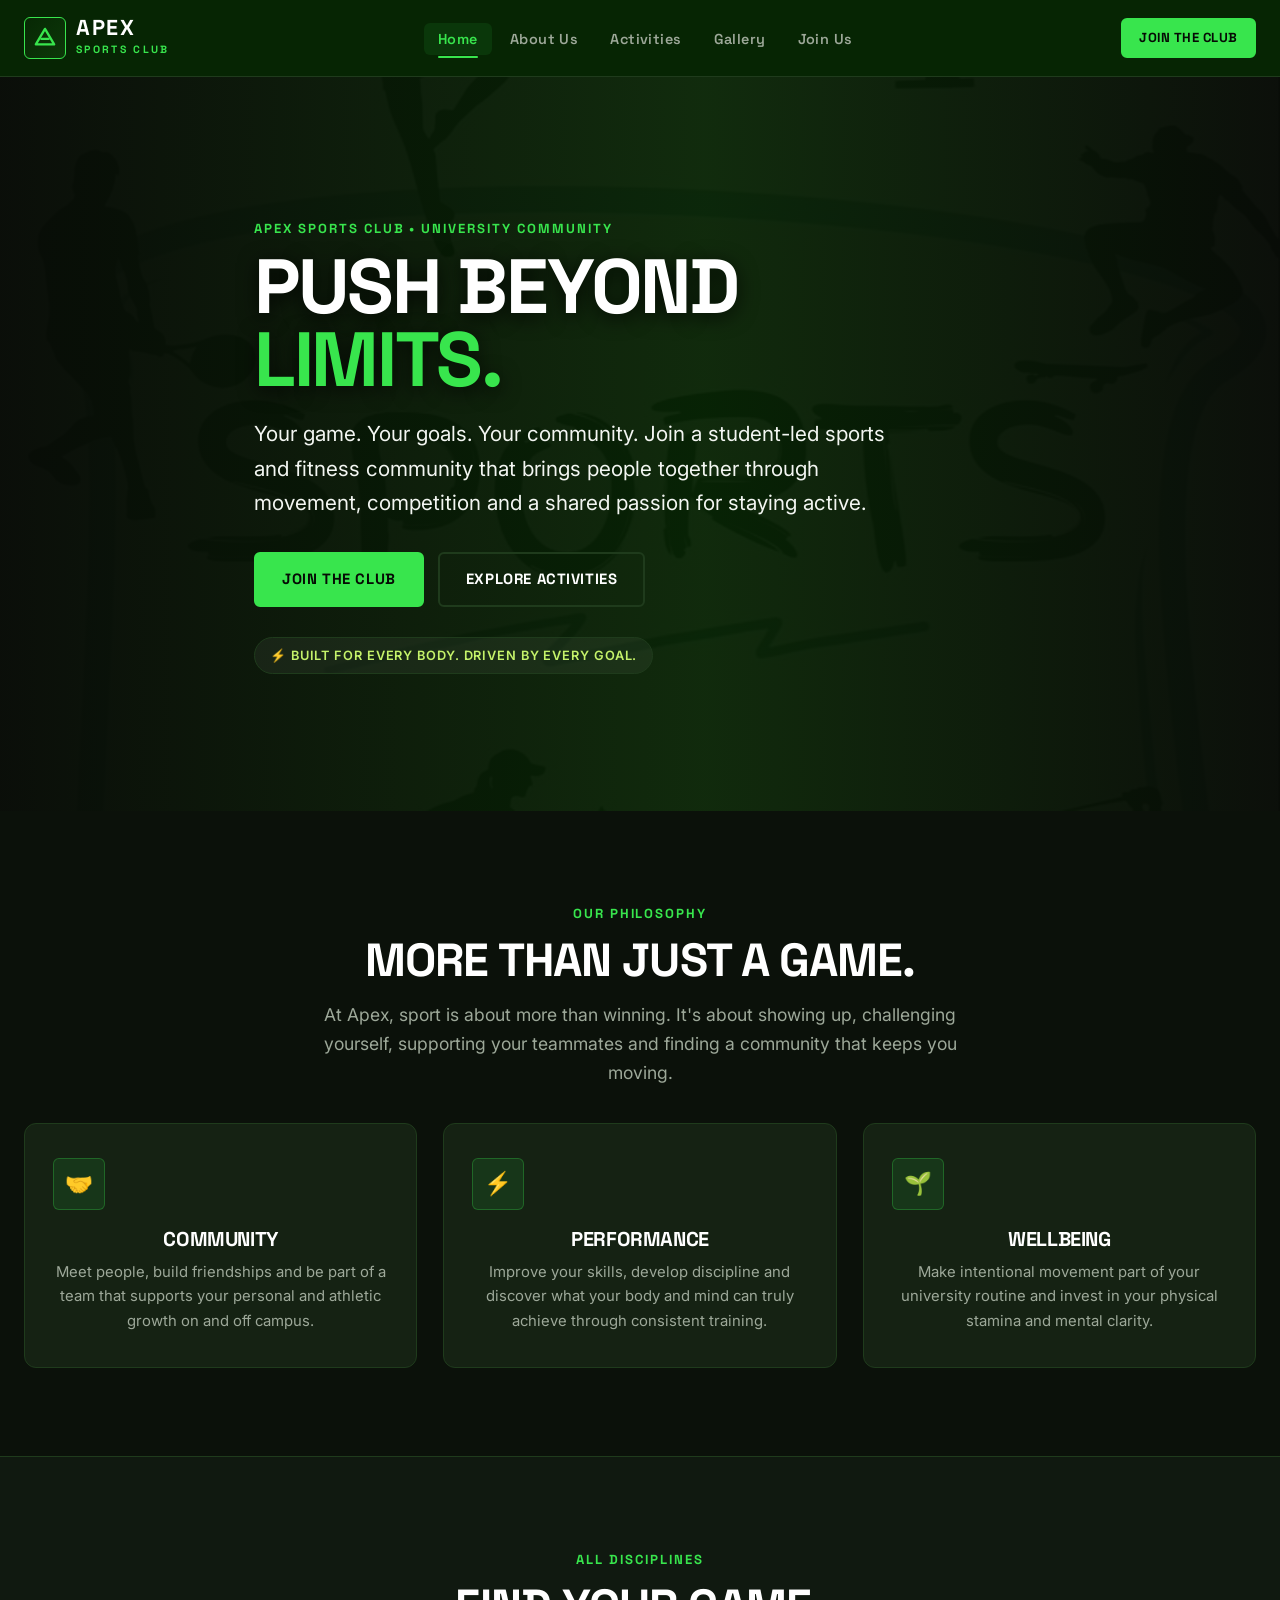
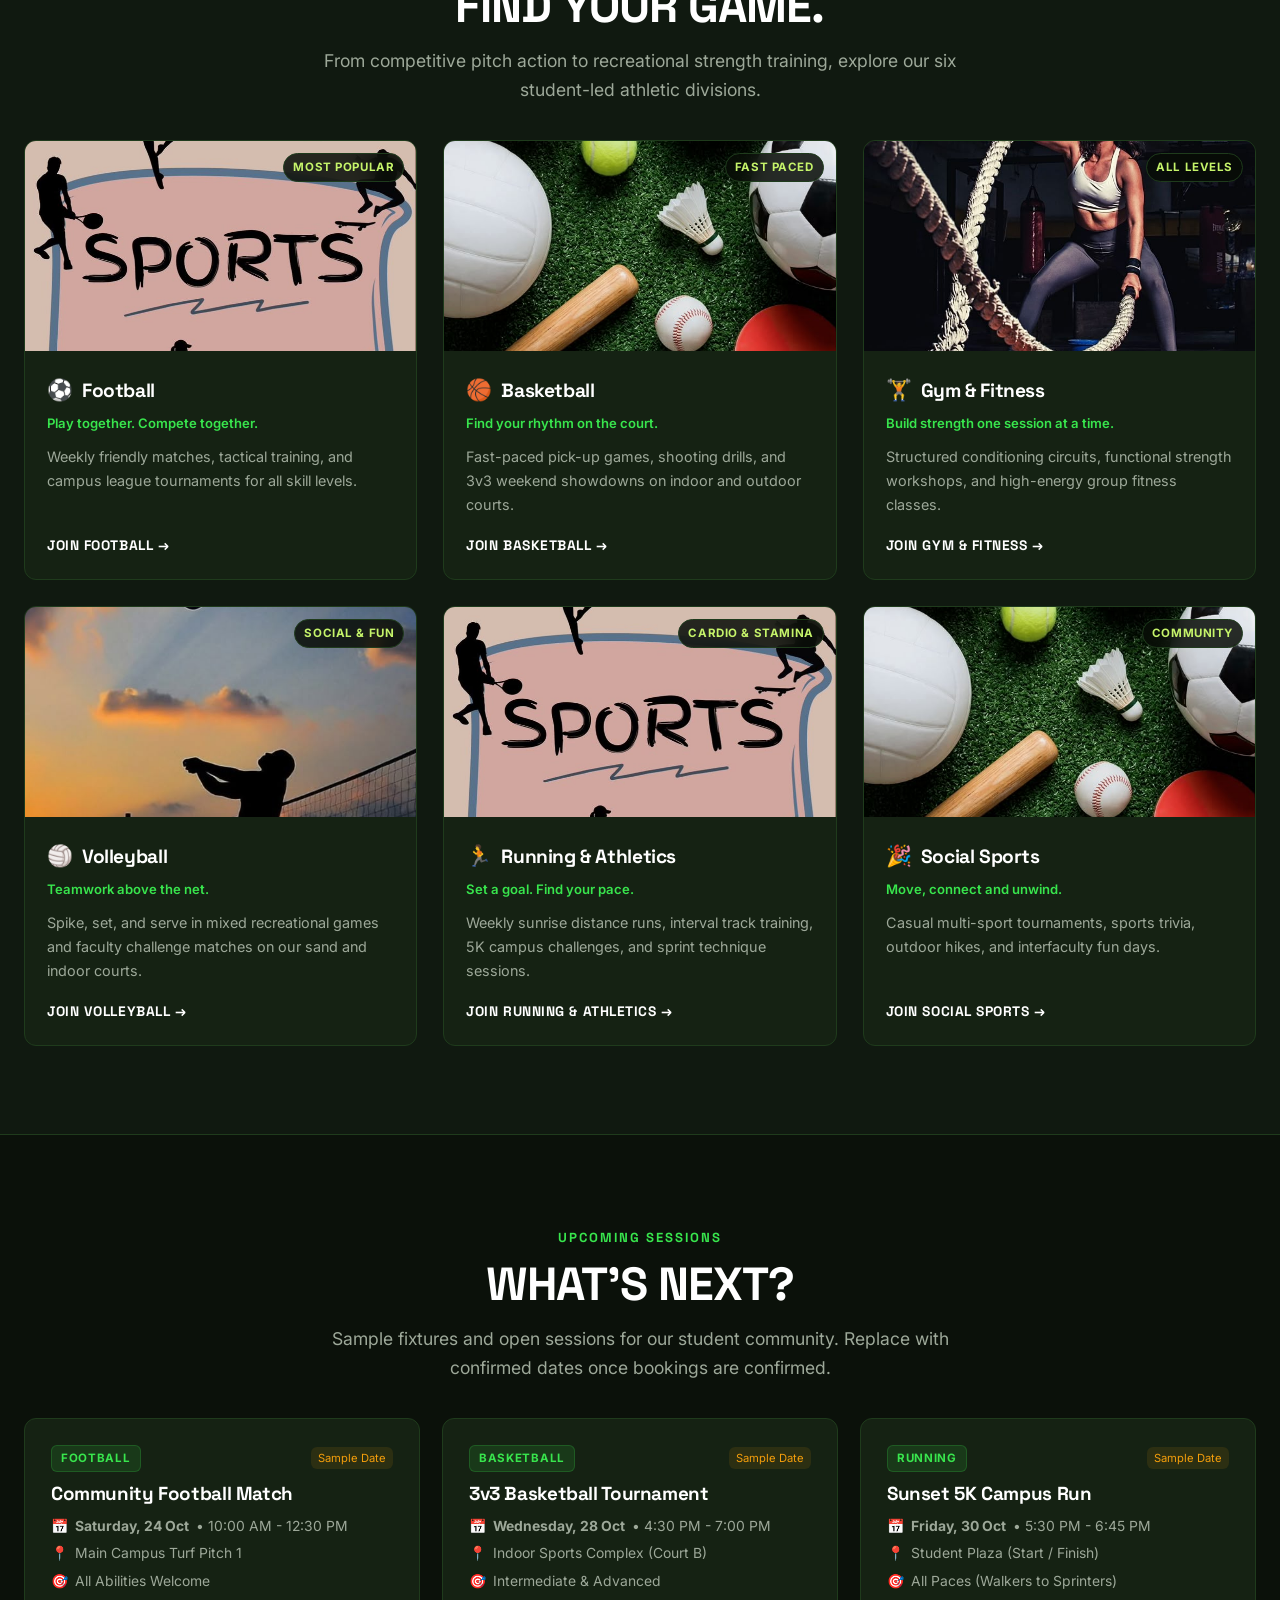
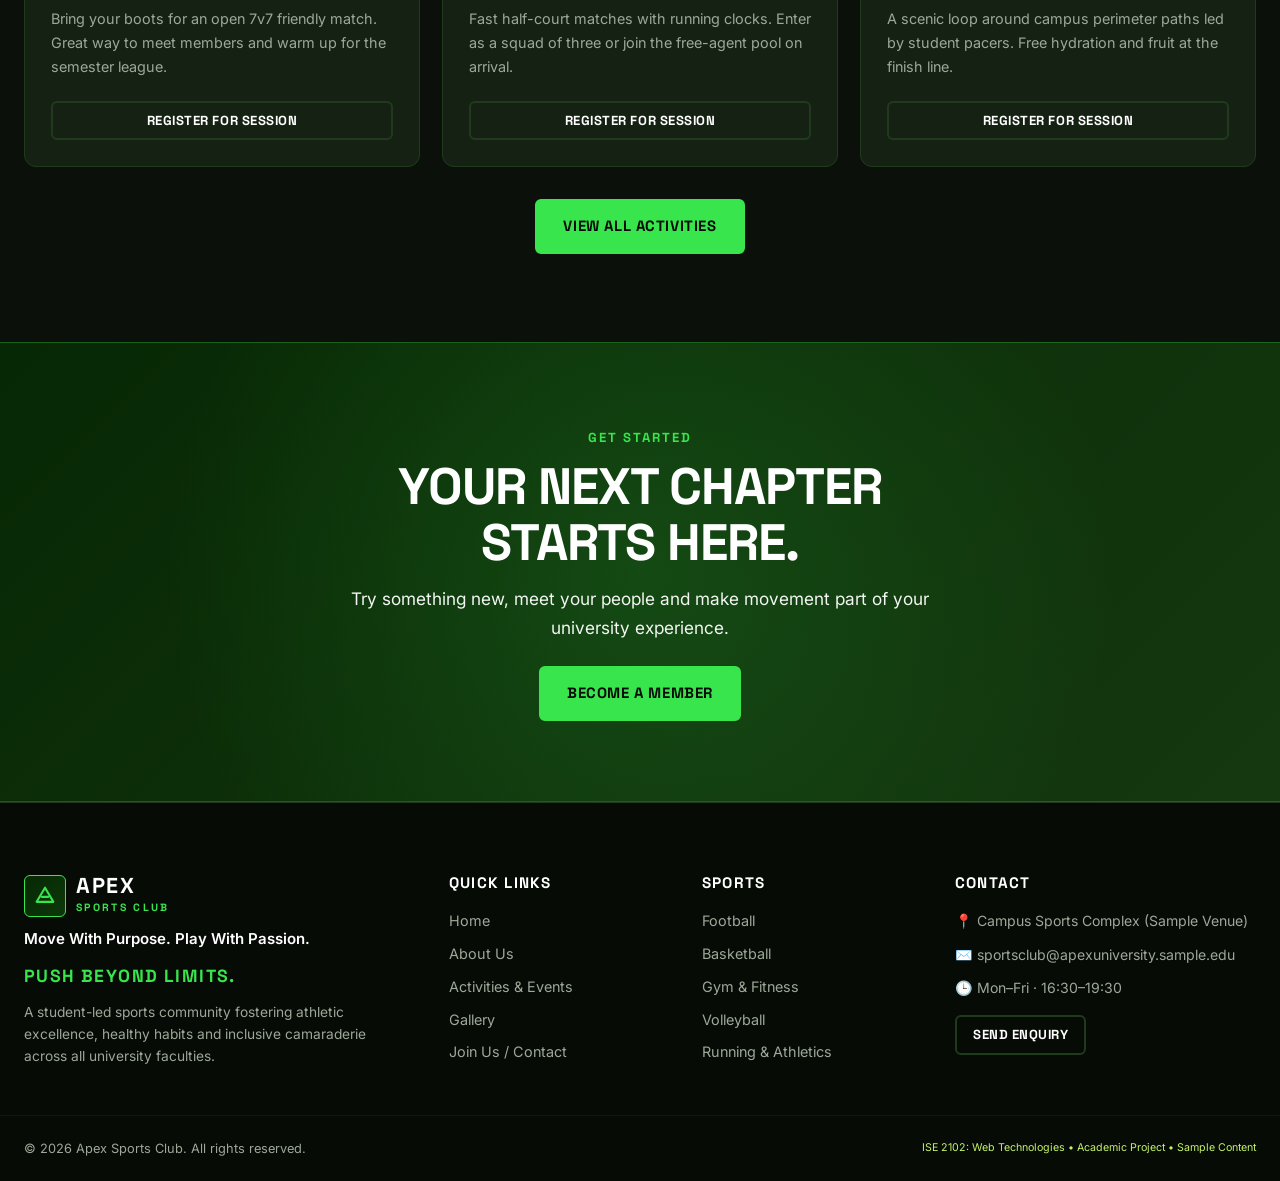
==== index.html @ 6135baef "Major refactor: Pure HTML/CSS/JS frontend with dedicated PHP backend and deployment config" ====
<!DOCTYPE html>
<html lang="en">
<head>
  <meta charset="UTF-8" />
  <meta name="viewport" content="width=device-width, initial-scale=1.0" />
  <meta name="description" content="Apex Sports Club – a student-led university sports and fitness community. Football, basketball, gym, running, volleyball and more." />
  <title>Home | Apex Sports Club</title>
  <link rel="stylesheet" href="assets/css/style.css" />
  <link rel="preconnect" href="https://fonts.googleapis.com" />
  <link rel="preconnect" href="https://fonts.gstatic.com" crossorigin />
  <link href="https://fonts.googleapis.com/css2?family=Inter:wght@300;400;500;600;700&family=Space+Grotesk:wght@500;700;800&display=swap" rel="stylesheet" />
  <link rel="icon" type="image/svg+xml" href="data:image/svg+xml,<svg xmlns='http://www.w3.org/2000/svg' viewBox='0 0 100 100'><rect width='100' height='100' rx='20' fill='%23072804'/><polygon points='50,15 85,80 15,80' fill='%2338E54D'/></svg>" />
</head>
<body>

  <!-- Skip link for accessibility -->
  <a href="#main" class="skip-link">Skip to main content</a>

  <!-- ===== HEADER / NAV ===== -->
  <header class="site-header" id="site-header">
    <div class="header-inner">
      <a href="index.html" class="brand" aria-label="Apex Sports Club – home">
        <span class="brand-mark" aria-hidden="true">
          <svg viewBox="0 0 24 24" width="22" height="22" fill="none" stroke="currentColor" stroke-width="2.5" stroke-linecap="round" stroke-linejoin="round"><polygon points="12 2 22 19 2 19"/><line x1="8" y1="13" x2="16" y2="13"/></svg>
        </span>
        <span class="brand-text">
          <span class="brand-name">APEX</span>
          <span class="brand-sub">SPORTS CLUB</span>
        </span>
      </a>

      <nav class="main-nav" id="main-nav" aria-label="Primary navigation">
        <ul>
          <li><a href="index.html" class="nav-link active">Home</a></li>
          <li><a href="about.html" class="nav-link">About Us</a></li>
          <li><a href="activities.html" class="nav-link">Activities</a></li>
          <li><a href="gallery.html" class="nav-link">Gallery</a></li>
          <li><a href="join.html" class="nav-link">Join Us</a></li>
        </ul>
      </nav>

      <div class="header-actions">
        <a href="join.html" class="btn btn-primary btn-sm">Join the Club</a>
        <button class="burger" id="burger" aria-controls="mobile-nav" aria-expanded="false" aria-label="Toggle navigation">
          <span></span><span></span><span></span>
        </button>
      </div>
    </div>

    <!-- Mobile drawer -->
    <div class="mobile-nav" id="mobile-nav" aria-hidden="true">
      <ul>
        <li><a href="index.html">Home</a></li>
        <li><a href="about.html">About Us</a></li>
        <li><a href="activities.html">Activities &amp; Events</a></li>
        <li><a href="gallery.html">Gallery</a></li>
        <li><a href="join.html">Join Us / Contact</a></li>
      </ul>
      <a href="join.html" class="btn btn-primary btn-block mt-2">Join the Club</a>
    </div>
  </header>

  <main id="main">

    <!-- ===== HERO ===== -->
    <section class="hero" aria-labelledby="hero-title">
      <img src="assets/sports.jpeg" alt="Athletes in training" class="hero-img" />
      <div class="hero-overlay"></div>
      <div class="container hero-content">
        <span class="eyebrow">Apex Sports Club &bull; University Community</span>
        <h1 id="hero-title" class="hero-title">PUSH BEYOND<br><span class="accent">LIMITS.</span></h1>
        <p class="hero-desc">Your game. Your goals. Your community. Join a student-led sports and fitness community that brings people together through movement, competition and a shared passion for staying active.</p>
        <div class="btn-group">
          <a href="join.html" class="btn btn-primary">Join the Club</a>
          <a href="activities.html" class="btn btn-outline">Explore Activities</a>
        </div>
        <span class="hero-badge">⚡ Built for every body. Driven by every goal.</span>
      </div>
    </section>

    <!-- ===== INTRO / PHILOSOPHY ===== -->
    <section class="section bg-dark" aria-labelledby="intro-title">
      <div class="container text-center">
        <span class="eyebrow">Our Philosophy</span>
        <h2 id="intro-title" class="section-title">MORE THAN JUST A GAME.</h2>
        <p class="section-sub">At Apex, sport is about more than winning. It's about showing up, challenging yourself, supporting your teammates and finding a community that keeps you moving.</p>

        <div class="card-grid-3">
          <article class="card">
            <div class="card-icon">🤝</div>
            <h3>COMMUNITY</h3>
            <p>Meet people, build friendships and be part of a team that supports your personal and athletic growth on and off campus.</p>
          </article>
          <article class="card">
            <div class="card-icon">⚡</div>
            <h3>PERFORMANCE</h3>
            <p>Improve your skills, develop discipline and discover what your body and mind can truly achieve through consistent training.</p>
          </article>
          <article class="card">
            <div class="card-icon">🌱</div>
            <h3>WELLBEING</h3>
            <p>Make intentional movement part of your university routine and invest in your physical stamina and mental clarity.</p>
          </article>
        </div>
      </div>
    </section>

    <!-- ===== SPORTS CATEGORIES (JS-rendered) ===== -->
    <section class="section bg-alt" aria-labelledby="sports-title">
      <div class="container text-center">
        <span class="eyebrow">All Disciplines</span>
        <h2 id="sports-title" class="section-title">FIND YOUR GAME.</h2>
        <p class="section-sub">From competitive pitch action to recreational strength training, explore our six student-led athletic divisions.</p>
        <div class="sports-grid" id="sports-grid">
          <!-- rendered by main.js -->
        </div>
      </div>
    </section>

    <!-- ===== UPCOMING EVENTS (JS-rendered) ===== -->
    <section class="section bg-dark" aria-labelledby="events-title">
      <div class="container text-center">
        <span class="eyebrow">Upcoming Sessions</span>
        <h2 id="events-title" class="section-title">WHAT'S NEXT?</h2>
        <p class="section-sub">Sample fixtures and open sessions for our student community. Replace with confirmed dates once bookings are confirmed.</p>
        <div class="events-grid" id="home-events-grid">
          <!-- first 3 events rendered by main.js -->
        </div>
        <a href="activities.html" class="btn btn-primary mt-4">View All Activities</a>
      </div>
    </section>

    <!-- ===== CTA STRIP ===== -->
    <section class="cta-strip" aria-labelledby="cta-title">
      <div class="container text-center cta-inner">
        <span class="eyebrow">Get Started</span>
        <h2 id="cta-title" class="cta-title">YOUR NEXT CHAPTER STARTS HERE.</h2>
        <p>Try something new, meet your people and make movement part of your university experience.</p>
        <a href="join.html" class="btn btn-primary mt-3">Become a Member</a>
      </div>
    </section>

  </main>

  <!-- ===== FOOTER ===== -->
  <footer class="site-footer">
    <div class="footer-grid container">
      <div class="footer-brand">
        <a href="index.html" class="brand footer-logo">
          <span class="brand-mark"><svg viewBox="0 0 24 24" width="20" height="20" fill="none" stroke="currentColor" stroke-width="2.5" stroke-linecap="round" stroke-linejoin="round"><polygon points="12 2 22 19 2 19"/><line x1="8" y1="13" x2="16" y2="13"/></svg></span>
          <span class="brand-text"><span class="brand-name">APEX</span><span class="brand-sub">SPORTS CLUB</span></span>
        </a>
        <p class="footer-tagline">Move With Purpose. Play With Passion.</p>
        <p class="footer-slogan">PUSH BEYOND LIMITS.</p>
        <p class="footer-desc">A student-led sports community fostering athletic excellence, healthy habits and inclusive camaraderie across all university faculties.</p>
      </div>

      <div>
        <h3 class="footer-heading">Quick Links</h3>
        <ul class="footer-nav">
          <li><a href="index.html">Home</a></li>
          <li><a href="about.html">About Us</a></li>
          <li><a href="activities.html">Activities &amp; Events</a></li>
          <li><a href="gallery.html">Gallery</a></li>
          <li><a href="join.html">Join Us / Contact</a></li>
        </ul>
      </div>

      <div>
        <h3 class="footer-heading">Sports</h3>
        <ul class="footer-nav">
          <li><a href="activities.html#football">Football</a></li>
          <li><a href="activities.html#basketball">Basketball</a></li>
          <li><a href="activities.html#fitness">Gym &amp; Fitness</a></li>
          <li><a href="activities.html#volleyball">Volleyball</a></li>
          <li><a href="activities.html#running">Running &amp; Athletics</a></li>
        </ul>
      </div>

      <div>
        <h3 class="footer-heading">Contact</h3>
        <ul class="footer-contact">
          <li>📍 Campus Sports Complex (Sample Venue)</li>
          <li>✉️ sportsclub@apexuniversity.sample.edu</li>
          <li>🕒 Mon–Fri · 16:30–19:30</li>
        </ul>
        <a href="join.html" class="btn btn-outline btn-sm mt-2">Send Enquiry</a>
      </div>
    </div>

    <div class="footer-bottom container">
      <span>&copy; <span id="year"></span> Apex Sports Club. All rights reserved.</span>
      <small class="footer-note">ISE 2102: Web Technologies &bull; Academic Project &bull; Sample Content</small>
    </div>
  </footer>

  <script src="assets/js/main.js" defer></script>
</body>
</html>
---- assets/css/style.css ----
/* ============================================================
   APEX SPORTS CLUB — STYLESHEET
   ISE 2102: Web Technologies  |  Color: #072804 + #38E54D
   ============================================================ */

/* ── Custom properties ────────────────────────────────────── */
:root {
  /* Backgrounds */
  --bg-darkest:  #060b05;
  --bg-main:     #0b110a;
  --bg-alt:      #101910;
  --bg-card:     #152213;
  --bg-card-hov: #1b2b18;
  --bg-light:    #f5f7f4;
  --bg-card-light: #ffffff;

  /* Brand greens */
  --green-deep:  #072804;
  --green-acc:   #38e54d;
  --green-soft:  #c5f36a;
  --green-glow:  rgba(56,229,77,.22);

  /* Text */
  --text-white:  #ffffff;
  --text-light:  #f3f6f2;
  --text-muted:  #9da899;
  --text-dark:   #080c07;

  /* Borders */
  --border:      #1f3b1c;
  --border-acc:  rgba(56,229,77,.35);
  --border-light: #e0e5dc;

  /* Semantic */
  --error:   #ef4444;
  --success: #10b981;
  --warning: #f59e0b;

  /* Typography */
  --font-head: 'Space Grotesk', -apple-system, BlinkMacSystemFont, 'Segoe UI', sans-serif;
  --font-body: 'Inter', -apple-system, BlinkMacSystemFont, 'Segoe UI', sans-serif;

  /* Layout */
  --max-w:       1280px;
  --header-h:    76px;
  --radius-sm:   6px;
  --radius-md:   12px;
  --radius-lg:   20px;
  --radius-full: 9999px;

  /* Motion */
  --ease:      0.25s cubic-bezier(.4,0,.2,1);
  --ease-out:  0.35s cubic-bezier(.16,1,.3,1);
  --shadow:    0 10px 30px -10px rgba(0,0,0,.65);
  --glow:      0 0 24px rgba(56,229,77,.2);
}

/* ── Reset & base ─────────────────────────────────────────── */
*, *::before, *::after { box-sizing: border-box; margin: 0; padding: 0; }

html { font-size: 16px; scroll-behavior: smooth; text-size-adjust: 100%; }

body {
  font-family: var(--font-body);
  background: var(--bg-main);
  color: var(--text-light);
  line-height: 1.65;
  overflow-x: hidden;
  min-height: 100vh;
  display: flex;
  flex-direction: column;
}

img { max-width: 100%; height: auto; display: block; object-fit: cover; }
a   { color: inherit; text-decoration: none; transition: color var(--ease); }
ul  { list-style: none; }
button, input, select, textarea { font-family: inherit; font-size: inherit; }

/* ── Accessibility ───────────────────────────────────────── */
.skip-link {
  position: absolute; top: -100px; left: 20px; z-index: 99999;
  background: var(--green-acc); color: var(--bg-darkest);
  padding: 10px 20px; font-weight: 700; border-radius: var(--radius-sm);
  transition: top var(--ease);
}
.skip-link:focus { top: 20px; }

/* ── Utilities ───────────────────────────────────────────── */
.container { width: 100%; max-width: var(--max-w); margin: 0 auto; padding: 0 24px; }
.text-center { text-align: center; }
.mt-2 { margin-top: 16px; }
.mt-3 { margin-top: 24px; }
.mt-4 { margin-top: 32px; }
.mb-4 { margin-bottom: 32px; }

/* ── Typography ──────────────────────────────────────────── */
h1,h2,h3,h4,h5,h6 {
  font-family: var(--font-head);
  font-weight: 700;
  line-height: 1.1;
  letter-spacing: -.02em;
  color: var(--text-white);
}

.eyebrow {
  display: inline-block;
  font-family: var(--font-head);
  font-size: .82rem;
  font-weight: 800;
  letter-spacing: .15em;
  text-transform: uppercase;
  color: var(--green-acc);
  margin-bottom: 10px;
}

.section-title {
  font-size: clamp(1.9rem, 3.8vw, 2.9rem);
  text-transform: uppercase;
  margin-bottom: 14px;
}

.section-sub {
  font-size: 1.1rem;
  color: var(--text-muted);
  max-width: 640px;
  margin-bottom: 36px;
}

.text-center .section-sub { margin-left: auto; margin-right: auto; }

.accent { color: var(--green-acc); }

/* dark section text colours */
.section-title.dark { color: var(--text-dark); }
.section-sub.dark  { color: #4b5563; }

.sample-notice {
  color: var(--warning);
  font-size: .82rem;
  margin-top: -22px;
  margin-bottom: 28px;
}

/* ── Buttons ─────────────────────────────────────────────── */
.btn {
  display: inline-flex; align-items: center; justify-content: center; gap: 8px;
  padding: 13px 26px;
  font-family: var(--font-head);
  font-weight: 700; font-size: .93rem;
  letter-spacing: .04em; text-transform: uppercase;
  border: 2px solid transparent; border-radius: var(--radius-sm);
  cursor: pointer; white-space: nowrap;
  transition: all var(--ease-out);
}
.btn:focus-visible { outline: 3px solid var(--green-acc); outline-offset: 4px; }
.btn-primary { background: var(--green-acc); color: var(--bg-darkest); border-color: var(--green-acc); }
.btn-primary:hover { background: var(--green-soft); border-color: var(--green-soft); box-shadow: var(--glow); transform: translateY(-2px); }
.btn-outline { background: transparent; color: var(--text-white); border-color: var(--border); }
.btn-outline:hover { border-color: var(--green-acc); color: var(--green-acc); background: rgba(56,229,77,.07); transform: translateY(-2px); }
.btn-sm { padding: 7px 16px; font-size: .82rem; }
.btn-block { width: 100%; }

/* ── Header / Navigation ─────────────────────────────────── */
.site-header {
  position: sticky; top: 0; z-index: 1000;
  background: rgba(7,40,4,.92);
  backdrop-filter: blur(14px); -webkit-backdrop-filter: blur(14px);
  border-bottom: 1px solid var(--border);
}

.header-inner {
  max-width: var(--max-w); margin: 0 auto; padding: 0 24px;
  height: var(--header-h);
  display: flex; align-items: center; justify-content: space-between; gap: 24px;
}

/* Brand logo */
.brand {
  display: flex; align-items: center; gap: 10px;
  text-decoration: none; flex-shrink: 0;
}
.brand-mark {
  width: 42px; height: 42px;
  background: linear-gradient(135deg, var(--green-deep), #0d3809);
  border: 1px solid var(--green-acc);
  border-radius: var(--radius-sm);
  display: flex; align-items: center; justify-content: center;
  color: var(--green-acc);
  transition: transform var(--ease);
}
.brand:hover .brand-mark { transform: scale(1.06); box-shadow: var(--glow); }
.brand-text { display: flex; flex-direction: column; }
.brand-name {
  font-family: var(--font-head); font-weight: 800; font-size: 1.35rem;
  letter-spacing: .08em; line-height: 1; color: var(--text-white);
}
.brand-sub {
  font-family: var(--font-head); font-size: .66rem;
  letter-spacing: .22em; color: var(--green-acc); font-weight: 700; margin-top: 2px;
}

/* Desktop nav */
.main-nav ul { display: flex; gap: 4px; }
.nav-link {
  font-family: var(--font-head); font-weight: 600; font-size: .9rem;
  letter-spacing: .03em; padding: 7px 14px;
  border-radius: var(--radius-sm); color: var(--text-muted);
  transition: all var(--ease); position: relative;
}
.nav-link:hover  { color: var(--text-white); background: rgba(255,255,255,.04); }
.nav-link.active { color: var(--green-acc); background: rgba(56,229,77,.09); }
.nav-link.active::after {
  content: ''; position: absolute; bottom: -3px; left: 14px; right: 14px;
  height: 2px; background: var(--green-acc); border-radius: 2px;
}

.header-actions { display: flex; align-items: center; gap: 12px; }

/* Hamburger */
.burger {
  display: none;
  flex-direction: column; justify-content: space-around;
  width: 38px; height: 38px;
  padding: 8px;
  background: transparent; border: 1px solid var(--border); border-radius: var(--radius-sm);
  cursor: pointer;
}
.burger:focus-visible { outline: 2px solid var(--green-acc); }
.burger span { display: block; width: 100%; height: 2px; background: var(--text-white); transition: all var(--ease); transform-origin: 1px; }
.burger.open span:nth-child(1) { transform: rotate(45deg); }
.burger.open span:nth-child(2) { opacity: 0; }
.burger.open span:nth-child(3) { transform: rotate(-45deg); }

/* Mobile drawer */
.mobile-nav {
  display: none;
  background: var(--bg-darkest);
  border-bottom: 1px solid var(--border);
  padding: 20px 24px 24px;
}
.mobile-nav.open { display: block; }
.mobile-nav ul { display: flex; flex-direction: column; gap: 10px; margin-bottom: 16px; }
.mobile-nav a { font-family: var(--font-head); font-weight: 700; font-size: 1.1rem; padding: 6px 10px; border-radius: var(--radius-sm); display: block; }
.mobile-nav a:hover, .mobile-nav a.active { color: var(--green-acc); background: rgba(56,229,77,.09); }

/* ── Hero (home page) ────────────────────────────────────── */
.hero {
  position: relative;
  min-height: calc(90vh - var(--header-h));
  display: flex; align-items: center;
  padding: 80px 0;
  overflow: hidden;
}
.hero-img {
  position: absolute; inset: 0; width: 100%; height: 100%;
  opacity: .22; filter: grayscale(40%) contrast(120%); z-index: 1;
}
.hero-overlay {
  position: absolute; inset: 0; z-index: 2;
  background: linear-gradient(90deg, rgba(8,12,7,.95) 0%, rgba(7,40,4,.8) 55%, rgba(8,12,7,.92) 100%);
}
.hero-content { position: relative; z-index: 3; max-width: 820px; }
.hero-title {
  font-size: clamp(2.8rem, 6vw, 5rem); font-weight: 800;
  text-transform: uppercase; letter-spacing: -.03em; line-height: .95;
  margin-bottom: 22px; text-shadow: 0 4px 20px rgba(0,0,0,.8);
}
.hero-desc { font-size: clamp(1rem, 1.7vw, 1.3rem); color: var(--text-light); max-width: 640px; margin-bottom: 32px; }
.btn-group  { display: flex; flex-wrap: wrap; gap: 14px; margin-bottom: 30px; }
.hero-badge {
  display: inline-flex; align-items: center; gap: 8px;
  padding: 7px 15px;
  background: rgba(255,255,255,.05); border: 1px solid var(--border);
  border-radius: var(--radius-full);
  font-size: .8rem; font-weight: 600; letter-spacing: .07em;
  color: var(--green-soft); text-transform: uppercase;
}

/* ── Page hero (inner pages) ─────────────────────────────── */
.page-hero {
  padding: 64px 0 48px;
  background: linear-gradient(180deg, var(--green-deep) 0%, var(--bg-main) 100%);
  border-bottom: 1px solid var(--border);
}

/* ── Sections ────────────────────────────────────────────── */
.section { padding: 88px 0; }
.bg-dark  { background: var(--bg-main); }
.bg-alt   { background: var(--bg-alt); border-top: 1px solid var(--border); border-bottom: 1px solid var(--border); }
.bg-light {
  background: var(--bg-light);
  color: var(--text-dark);
}
.bg-light h2, .bg-light h3, .bg-light h4 { color: var(--text-dark); }
.bg-light p { color: #374151; }
.bg-light .eyebrow { color: #1e6610; }

/* ── Cards (3-col) ───────────────────────────────────────── */
.card-grid-3 { display: grid; grid-template-columns: repeat(auto-fit, minmax(290px, 1fr)); gap: 26px; }

.card {
  background: var(--bg-card);
  border: 1px solid var(--border);
  border-radius: var(--radius-md);
  padding: 34px 28px;
  transition: all var(--ease-out);
  position: relative; overflow: hidden;
}
.card::before {
  content: ''; position: absolute; top: 0; left: 0;
  width: 4px; height: 100%; background: var(--green-acc); opacity: 0;
  transition: opacity var(--ease);
}
.card:hover { transform: translateY(-5px); background: var(--bg-card-hov); border-color: var(--border-acc); box-shadow: var(--shadow); }
.card:hover::before { opacity: 1; }
.card-icon {
  width: 52px; height: 52px;
  background: rgba(56,229,77,.1); border: 1px solid rgba(56,229,77,.28);
  border-radius: var(--radius-sm);
  display: flex; align-items: center; justify-content: center;
  font-size: 1.4rem; margin-bottom: 18px;
}
.card h3 { font-size: 1.25rem; margin-bottom: 10px; }
.card p  { color: var(--text-muted); font-size: .93rem; }

.card-light { background: var(--bg-card-light); border-color: var(--border-light); box-shadow: 0 4px 12px rgba(0,0,0,.06); }
.card-light:hover { border-color: #1e6610; }
.card-light h3 { color: var(--text-dark); }
.card-light p  { color: #4b5563; }

/* ── Sports grid ─────────────────────────────────────────── */
.sports-grid { display: grid; grid-template-columns: repeat(auto-fit, minmax(300px, 1fr)); gap: 26px; text-align: left; }

.sport-card {
  background: var(--bg-card); border: 1px solid var(--border); border-radius: var(--radius-md);
  overflow: hidden; display: flex; flex-direction: column;
  transition: all var(--ease-out);
}
.sport-card:hover { transform: translateY(-6px); border-color: var(--green-acc); box-shadow: var(--shadow); }
.sport-card-img { position: relative; height: 210px; overflow: hidden; }
.sport-card-img img { width: 100%; height: 100%; transition: transform .55s ease; }
.sport-card:hover .sport-card-img img { transform: scale(1.07); }
.sport-badge {
  position: absolute; top: 12px; right: 12px;
  background: rgba(8,12,7,.85); backdrop-filter: blur(8px);
  border: 1px solid var(--border);
  color: var(--green-soft);
  font-size: .72rem; font-weight: 700; text-transform: uppercase; letter-spacing: .05em;
  padding: 4px 9px; border-radius: var(--radius-full);
}
.sport-body { padding: 22px; display: flex; flex-direction: column; flex: 1; }
.sport-head { display: flex; align-items: center; gap: 9px; margin-bottom: 6px; }
.sport-icon { font-size: 1.3rem; }
.sport-body h3 { font-size: 1.2rem; }
.sport-tagline { font-size: .82rem; font-weight: 600; color: var(--green-acc); margin-bottom: 10px; }
.sport-body p  { color: var(--text-muted); font-size: .9rem; margin-bottom: 18px; flex: 1; }
.sport-link {
  display: inline-flex; align-items: center; gap: 6px;
  font-family: var(--font-head); font-weight: 700; font-size: .86rem;
  text-transform: uppercase; letter-spacing: .04em; color: var(--text-white);
  transition: all var(--ease);
}
.sport-link:hover { color: var(--green-acc); gap: 10px; }

/* ── Event cards ─────────────────────────────────────────── */
.events-grid { display: grid; grid-template-columns: repeat(auto-fit, minmax(300px, 1fr)); gap: 22px; text-align: left; }

.event-card {
  background: var(--bg-card); border: 1px solid var(--border); border-radius: var(--radius-md);
  padding: 26px; display: flex; flex-direction: column;
  transition: all var(--ease-out);
}
.event-card:hover { border-color: var(--border-acc); background: var(--bg-card-hov); transform: translateY(-4px); }

.event-top { display: flex; justify-content: space-between; align-items: center; margin-bottom: 12px; }
.event-badge {
  background: rgba(56,229,77,.12); color: var(--green-acc);
  font-size: .72rem; font-weight: 700; text-transform: uppercase; letter-spacing: .06em;
  padding: 3px 9px; border-radius: var(--radius-sm); border: 1px solid rgba(56,229,77,.2);
}
.event-sample { font-size: .7rem; color: var(--warning); background: rgba(245,158,11,.1); padding: 2px 7px; border-radius: var(--radius-sm); }
.event-card h3 { font-size: 1.18rem; margin-bottom: 10px; }
.event-meta { display: flex; flex-direction: column; gap: 5px; margin-bottom: 14px; font-size: .87rem; color: var(--text-muted); }
.event-meta li { display: flex; align-items: flex-start; gap: 7px; }
.event-desc { font-size: .9rem; color: var(--text-muted); margin-bottom: 22px; flex: 1; }

/* ── Filter bar ──────────────────────────────────────────── */
.filter-bar {
  display: flex; flex-wrap: wrap; justify-content: center; gap: 9px; margin-bottom: 36px;
}
.filter-btn {
  background: var(--bg-card); border: 1px solid var(--border);
  color: var(--text-muted);
  font-family: var(--font-head); font-weight: 700; font-size: .82rem;
  letter-spacing: .05em; text-transform: uppercase;
  padding: 7px 17px; border-radius: var(--radius-full); cursor: pointer;
  transition: all var(--ease);
}
.filter-btn:hover { color: var(--text-white); border-color: var(--green-acc); }
.filter-btn.active { background: var(--green-acc); color: var(--bg-darkest); border-color: var(--green-acc); }

/* ── Empty state ─────────────────────────────────────────── */
.empty-state {
  padding: 56px 20px; text-align: center;
  background: var(--bg-card); border: 1px dashed var(--border); border-radius: var(--radius-md);
}
.empty-state h3 { margin-bottom: 8px; }

/* ── Values grid ─────────────────────────────────────────── */
.values-grid { display: grid; grid-template-columns: repeat(auto-fit, minmax(200px, 1fr)); gap: 18px; }
.value-card {
  background: var(--bg-card); border: 1px solid var(--border); border-radius: var(--radius-md);
  padding: 22px; text-align: center; transition: transform var(--ease-out);
}
.value-card:hover { transform: translateY(-4px); border-color: var(--green-acc); }
.value-name { font-size: 1.1rem; font-weight: 800; color: var(--green-soft); margin-bottom: 7px; text-transform: uppercase; letter-spacing: .04em; }
.value-card p { color: var(--text-muted); font-size: .9rem; }

/* ── Committee grid ──────────────────────────────────────── */
.committee-grid { display: grid; grid-template-columns: repeat(auto-fit, minmax(240px, 1fr)); gap: 22px; text-align: center; }
.committee-card {
  background: var(--bg-card); border: 1px solid var(--border); border-radius: var(--radius-md);
  padding: 26px; transition: all var(--ease-out);
}
.committee-card:hover { transform: translateY(-5px); border-color: var(--green-acc); box-shadow: var(--shadow); }
.committee-avatar {
  width: 76px; height: 76px; border-radius: var(--radius-full);
  background: linear-gradient(135deg, var(--green-deep), #1b3d16);
  border: 2px solid var(--green-acc);
  margin: 0 auto 14px;
  display: flex; align-items: center; justify-content: center; font-size: 1.8rem;
}
.committee-role { font-size: .78rem; font-weight: 700; color: var(--green-acc); text-transform: uppercase; letter-spacing: .08em; margin-bottom: 5px; }
.committee-card h3 { font-size: 1.12rem; margin-bottom: 7px; }
.committee-card p  { font-size: .86rem; color: var(--text-muted); }

/* ── About split layout ──────────────────────────────────── */
.about-split {
  display: grid; grid-template-columns: 1fr 1fr; gap: 48px; align-items: center;
}
.about-image img { border-radius: var(--radius-md); border: 2px solid var(--border-light); box-shadow: var(--shadow); height: 380px; width: 100%; }
.about-text p { font-size: 1.05rem; line-height: 1.75; color: #2d3748; }
.about-text h2 { color: var(--text-dark); }

/* ── Schedule table ──────────────────────────────────────── */
.table-wrap { overflow-x: auto; background: var(--bg-card); border: 1px solid var(--border); border-radius: var(--radius-md); }
.schedule-table { width: 100%; border-collapse: collapse; font-size: .9rem; text-align: left; }
.schedule-table caption { padding: 15px 18px; font-family: var(--font-head); font-weight: 700; font-size: 1.05rem; text-transform: uppercase; color: var(--green-acc); background: var(--bg-alt); border-bottom: 1px solid var(--border); }
.schedule-table th, .schedule-table td { padding: 13px 17px; border-bottom: 1px solid var(--border); }
.schedule-table th { background: rgba(255,255,255,.02); font-family: var(--font-head); font-weight: 700; color: var(--text-white); letter-spacing: .04em; text-transform: uppercase; font-size: .8rem; }
.schedule-table tr:hover td { background: rgba(56,229,77,.04); }

/* ── Gallery grid ────────────────────────────────────────── */
.gallery-grid { display: grid; grid-template-columns: repeat(auto-fill, minmax(270px, 1fr)); gap: 18px; text-align: left; }
.gallery-item {
  position: relative; border-radius: var(--radius-md); overflow: hidden; height: 250px;
  background: var(--bg-card); border: 1px solid var(--border);
  cursor: pointer; transition: all var(--ease-out);
}
.gallery-item:hover { transform: scale(1.02); border-color: var(--green-acc); box-shadow: var(--shadow); }
.gallery-item img { width: 100%; height: 100%; transition: transform .5s ease; }
.gallery-item:hover img { transform: scale(1.08); }
.gallery-overlay {
  position: absolute; inset: 0;
  background: linear-gradient(180deg, transparent 40%, rgba(8,12,7,.95) 100%);
  display: flex; flex-direction: column; justify-content: flex-end; padding: 18px;
  opacity: 0; transition: opacity var(--ease);
}
.gallery-item:hover .gallery-overlay,
.gallery-item:focus-within .gallery-overlay { opacity: 1; }
.gallery-cat  { font-size: .72rem; font-weight: 700; color: var(--green-acc); text-transform: uppercase; }
.gallery-name { font-family: var(--font-head); font-weight: 700; font-size: 1rem; color: var(--text-white); margin-top: 2px; }

/* ── Lightbox ────────────────────────────────────────────── */
.lightbox {
  position: fixed; inset: 0; z-index: 9999;
  background: rgba(5,8,4,.95); backdrop-filter: blur(12px);
  display: flex; align-items: center; justify-content: center; padding: 24px;
}
.lightbox-inner { position: relative; max-width: 940px; width: 100%; display: flex; flex-direction: column; align-items: center; }
.lightbox-close {
  position: absolute; top: -44px; right: 0;
  background: rgba(255,255,255,.1); border: 1px solid var(--border);
  color: var(--text-white); font-size: 1.5rem;
  width: 36px; height: 36px; border-radius: var(--radius-full);
  display: flex; align-items: center; justify-content: center; cursor: pointer;
  transition: all var(--ease);
}
.lightbox-close:hover { background: var(--green-acc); color: var(--bg-darkest); }
.lb-img-wrap { max-height: 68vh; overflow: hidden; border-radius: var(--radius-md); border: 1px solid var(--border); box-shadow: 0 20px 40px rgba(0,0,0,.8); }
.lb-img-wrap img { max-height: 68vh; width: auto; max-width: 100%; object-fit: contain; }
.lb-caption { margin-top: 14px; text-align: center; }
.lb-title { font-size: 1.15rem; color: var(--text-white); margin-bottom: 4px; }
.lb-cat   { font-size: .78rem; color: var(--green-acc); text-transform: uppercase; font-weight: 700; }
.lb-desc  { color: var(--text-muted); font-size: .9rem; margin-top: 5px; }
.lightbox-nav {
  position: absolute; top: 50%; transform: translateY(-50%);
  background: rgba(7,40,4,.8); border: 1px solid var(--border);
  color: var(--text-white); width: 46px; height: 46px;
  border-radius: var(--radius-full); display: flex; align-items: center; justify-content: center;
  cursor: pointer; font-size: 1.2rem; transition: all var(--ease);
}
.lightbox-nav:hover { background: var(--green-acc); color: var(--bg-darkest); border-color: var(--green-acc); }
.lb-prev { left: -58px; }
.lb-next { right: -58px; }

/* ── CTA strip ───────────────────────────────────────────── */
.cta-strip {
  background: linear-gradient(135deg, var(--green-deep) 0%, #153810 100%);
  border-top: 1px solid rgba(56,229,77,.28); border-bottom: 1px solid rgba(56,229,77,.28);
  padding: 80px 0; position: relative; overflow: hidden;
}
.cta-strip::before {
  content: ''; position: absolute; inset: 0;
  background: radial-gradient(circle at center, rgba(56,229,77,.14), transparent 70%);
}
.cta-inner { position: relative; z-index: 2; max-width: 700px; margin: 0 auto; }
.cta-title { font-size: clamp(2rem, 4vw, 3.2rem); text-transform: uppercase; margin-bottom: 14px; }
.cta-strip p { color: var(--text-light); font-size: 1.08rem; }

/* ── Join page layout ────────────────────────────────────── */
.join-layout { display: grid; grid-template-columns: 1.45fr 1fr; gap: 36px; }

.form-card {
  background: var(--bg-card); border: 1px solid var(--border); border-radius: var(--radius-lg);
  padding: 38px; box-shadow: var(--shadow);
}

.form-alert {
  background: rgba(239,68,68,.1); border: 1px solid var(--error);
  border-radius: var(--radius-sm); padding: 14px 16px;
  margin-bottom: 22px; color: #fca5a5;
}
.form-alert strong { color: var(--error); display: block; margin-bottom: 6px; }
.form-alert ul { margin-left: 18px; font-size: .88rem; }

.form-grid { display: grid; grid-template-columns: 1fr 1fr; gap: 18px; }
.form-group { display: flex; flex-direction: column; gap: 6px; }
.form-full { grid-column: 1 / -1; }
.form-label { font-family: var(--font-head); font-weight: 600; font-size: .86rem; color: var(--text-light); }
.req { color: var(--green-acc); }
.opt { color: var(--text-muted); font-size: .78rem; font-weight: 400; }

.form-control {
  width: 100%; padding: 11px 14px;
  background: rgba(8,12,7,.7); border: 1px solid var(--border);
  border-radius: var(--radius-sm); color: var(--text-white);
  transition: all var(--ease);
}
.form-control:focus { outline: none; border-color: var(--green-acc); box-shadow: 0 0 10px rgba(56,229,77,.2); background: rgba(8,12,7,.9); }
.form-control.invalid { border-color: var(--error); background: rgba(239,68,68,.05); }

.field-err { font-size: .78rem; color: var(--error); display: none; }
.field-err.show { display: block; }

.radio-group { display: flex; gap: 18px; flex-wrap: wrap; margin-top: 4px; }
.radio-label { display: flex; align-items: center; gap: 7px; cursor: pointer; font-size: .9rem; }
.radio-label input { accent-color: var(--green-acc); }

.checkbox-label { display: flex; align-items: flex-start; gap: 10px; cursor: pointer; font-size: .86rem; color: var(--text-muted); }
.checkbox-label input { margin-top: 4px; accent-color: var(--green-acc); width: 16px; height: 16px; }

.join-sidebar { display: flex; flex-direction: column; gap: 22px; }
.info-card {
  background: var(--bg-card); border: 1px solid var(--border); border-radius: var(--radius-md); padding: 28px;
}
.info-card h3 { font-size: 1.2rem; margin-bottom: 10px; }
.benefit-list { display: flex; flex-direction: column; gap: 13px; margin-top: 14px; }
.benefit-list li { display: flex; align-items: flex-start; gap: 10px; font-size: .9rem; }
.tick { color: var(--green-acc); font-weight: 700; }

.footer-contact { display: flex; flex-direction: column; gap: 10px; font-size: .88rem; }

/* ── Footer ──────────────────────────────────────────────── */
.site-footer { background: var(--bg-darkest); border-top: 1px solid var(--border); font-size: .9rem; }

.footer-grid {
  padding: 72px 24px 48px;
  display: grid; grid-template-columns: 1.8fr 1fr 1fr 1.4fr; gap: 38px;
}
.footer-brand { display: flex; flex-direction: column; gap: 10px; }
.footer-logo  { width: fit-content; }
.footer-tagline { font-size: .94rem; color: var(--text-white); font-weight: 600; }
.footer-slogan  { font-family: var(--font-head); font-weight: 800; font-size: 1.1rem; color: var(--green-acc); letter-spacing: .08em; }
.footer-desc    { font-size: .86rem; line-height: 1.6; color: var(--text-muted); }

.footer-heading { font-family: var(--font-head); font-size: .95rem; font-weight: 700; text-transform: uppercase; letter-spacing: .08em; color: var(--text-white); margin-bottom: 18px; }
.footer-nav { display: flex; flex-direction: column; gap: 9px; color: var(--text-muted); }
.footer-nav a:hover { color: var(--green-acc); }
.footer-contact li { display: flex; align-items: flex-start; gap: 9px; color: var(--text-muted); }

.footer-bottom {
  border-top: 1px solid rgba(255,255,255,.05); padding: 22px 24px;
  display: flex; justify-content: space-between; align-items: center; flex-wrap: wrap; gap: 14px;
  font-size: .8rem; color: var(--text-muted);
}
.footer-note { color: var(--green-soft); }

/* ── Confirmation page (process.php) ─────────────────────── */
.confirm-wrap {
  min-height: 70vh; display: flex; align-items: center; justify-content: center; padding: 80px 24px;
}
.confirm-card {
  background: var(--bg-card); border: 1px solid var(--border); border-radius: var(--radius-lg);
  padding: 50px 36px; text-align: center; max-width: 740px; width: 100%;
}
.confirm-card.success { border-color: var(--green-acc); }
.confirm-card.error   { border-color: var(--error); }
.confirm-icon  { font-size: 3.5rem; margin-bottom: 14px; }
.confirm-badge { display: inline-block; background: rgba(56,229,77,.1); border: 1px solid rgba(56,229,77,.25); border-radius: var(--radius-sm); padding: 10px 18px; margin-bottom: 26px; font-size: .88rem; color: var(--green-soft); }
.confirm-table { width: 100%; border-collapse: collapse; font-size: .9rem; margin: 24px 0 30px; text-align: left; background: var(--bg-alt); border-radius: var(--radius-sm); overflow: hidden; }
.confirm-table td { padding: 8px 14px; border-bottom: 1px solid var(--border); }
.confirm-table td:first-child { color: var(--text-muted); width: 40%; }
.confirm-table td:last-child  { color: var(--text-white); }
.confirm-actions { display: flex; gap: 14px; justify-content: center; flex-wrap: wrap; }

/* ── Responsive ──────────────────────────────────────────── */
@media (max-width: 1024px) {
  .footer-grid   { grid-template-columns: 1fr 1fr; }
  .join-layout   { grid-template-columns: 1fr; }
  .lb-prev { left: -16px; }
  .lb-next { right: -16px; }
}

@media (max-width: 768px) {
  .main-nav, .header-cta { display: none; }
  .burger { display: flex; }
  .about-split   { grid-template-columns: 1fr; }
  .form-grid     { grid-template-columns: 1fr; }
  .footer-grid   { grid-template-columns: 1fr; }
  .footer-bottom { flex-direction: column; text-align: center; }
  .hero { min-height: auto; padding: 60px 0; }
  .hero-title { font-size: clamp(2.2rem, 7vw, 3.4rem); }
}

@media (max-width: 480px) {
  .card-grid-3, .sports-grid, .events-grid, .gallery-grid { grid-template-columns: 1fr; }
  .committee-grid, .values-grid { grid-template-columns: 1fr 1fr; }
}

/* ── Reduced motion ──────────────────────────────────────── */
@media (prefers-reduced-motion: reduce) {
  *, *::before, *::after { animation-duration: .01ms !important; transition-duration: .01ms !important; scroll-behavior: auto !important; }
}
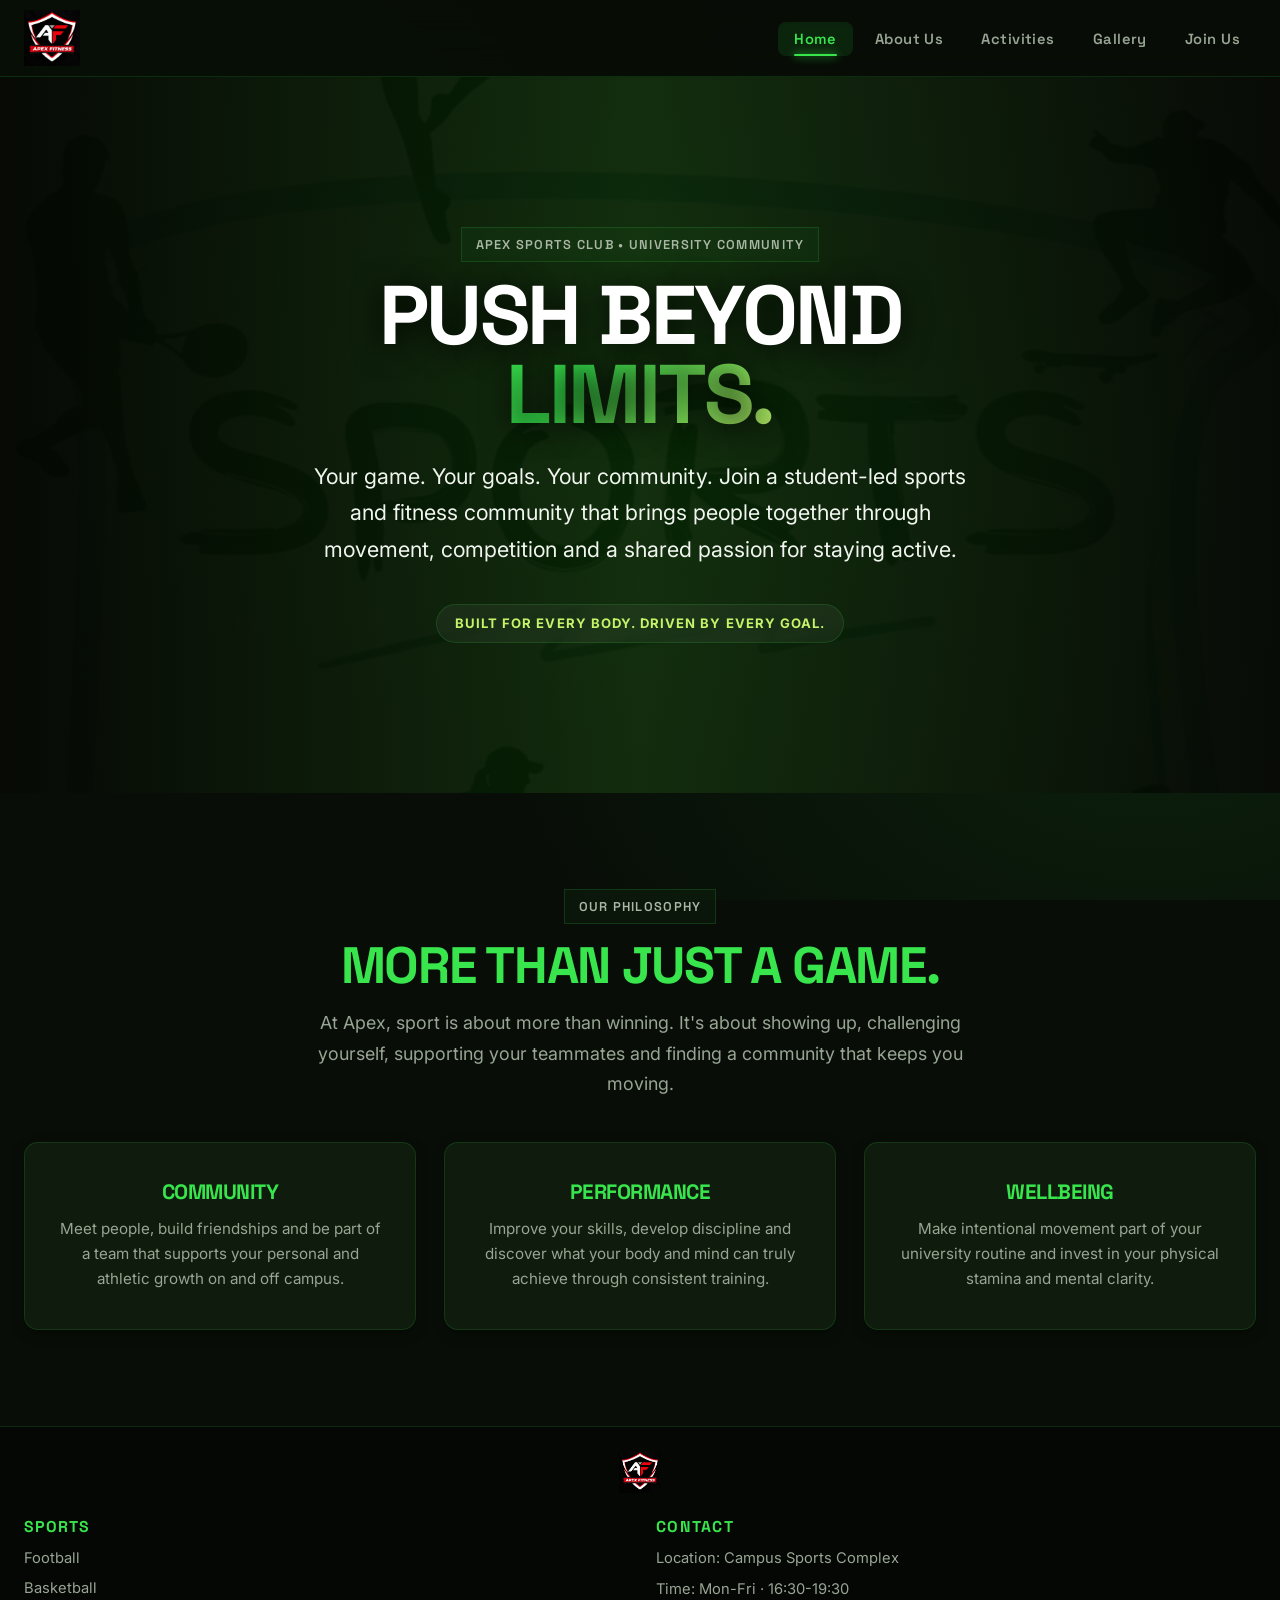
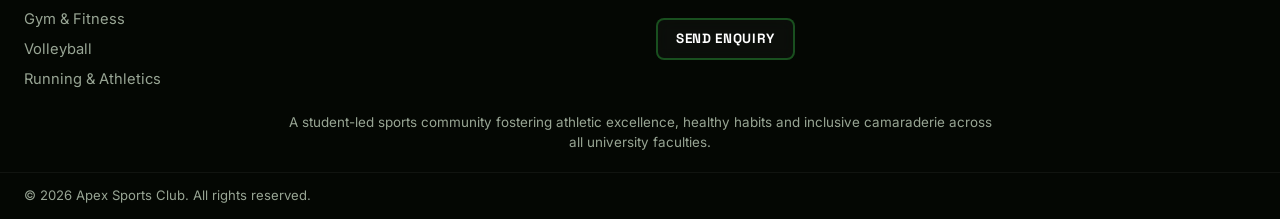
==== commit a1a4a5aa: "Update Apex branding and site pages Co-authored-by: Copilot <223556219+Copilot@users.noreply.github." ====
--- a/index.html
+++ b/index.html
@@ -9,7 +9,7 @@
   <link rel="preconnect" href="https://fonts.googleapis.com" />
   <link rel="preconnect" href="https://fonts.gstatic.com" crossorigin />
   <link href="https://fonts.googleapis.com/css2?family=Inter:wght@300;400;500;600;700&family=Space+Grotesk:wght@500;700;800&display=swap" rel="stylesheet" />
-  <link rel="icon" type="image/svg+xml" href="data:image/svg+xml,<svg xmlns='http://www.w3.org/2000/svg' viewBox='0 0 100 100'><rect width='100' height='100' rx='20' fill='%23072804'/><polygon points='50,15 85,80 15,80' fill='%2338E54D'/></svg>" />
+  <link rel="icon" type="image/png" href="assets/Apex icon.png" />
 </head>
 <body>
 
@@ -20,13 +20,7 @@
   <header class="site-header" id="site-header">
     <div class="header-inner">
       <a href="index.html" class="brand" aria-label="Apex Sports Club – home">
-        <span class="brand-mark" aria-hidden="true">
-          <svg viewBox="0 0 24 24" width="22" height="22" fill="none" stroke="currentColor" stroke-width="2.5" stroke-linecap="round" stroke-linejoin="round"><polygon points="12 2 22 19 2 19"/><line x1="8" y1="13" x2="16" y2="13"/></svg>
-        </span>
-        <span class="brand-text">
-          <span class="brand-name">APEX</span>
-          <span class="brand-sub">SPORTS CLUB</span>
-        </span>
+        <img class="brand-image" src="assets/Apex logo.png" alt="" />
       </a>
 
       <nav class="main-nav" id="main-nav" aria-label="Primary navigation">
@@ -39,12 +33,7 @@
         </ul>
       </nav>
 
-      <div class="header-actions">
-        <a href="join.html" class="btn btn-primary btn-sm">Join the Club</a>
-        <button class="burger" id="burger" aria-controls="mobile-nav" aria-expanded="false" aria-label="Toggle navigation">
-          <span></span><span></span><span></span>
-        </button>
-      </div>
+      
     </div>
 
     <!-- Mobile drawer -->
@@ -56,7 +45,7 @@
         <li><a href="gallery.html">Gallery</a></li>
         <li><a href="join.html">Join Us / Contact</a></li>
       </ul>
-      <a href="join.html" class="btn btn-primary btn-block mt-2">Join the Club</a>
+     
     </div>
   </header>
 
@@ -70,11 +59,8 @@
         <span class="eyebrow">Apex Sports Club &bull; University Community</span>
         <h1 id="hero-title" class="hero-title">PUSH BEYOND<br><span class="accent">LIMITS.</span></h1>
         <p class="hero-desc">Your game. Your goals. Your community. Join a student-led sports and fitness community that brings people together through movement, competition and a shared passion for staying active.</p>
-        <div class="btn-group">
-          <a href="join.html" class="btn btn-primary">Join the Club</a>
-          <a href="activities.html" class="btn btn-outline">Explore Activities</a>
-        </div>
-        <span class="hero-badge">⚡ Built for every body. Driven by every goal.</span>
+        
+        <span class="hero-badge"> Built for every body. Driven by every goal.</span>
       </div>
     </section>
 
@@ -86,18 +72,15 @@
         <p class="section-sub">At Apex, sport is about more than winning. It's about showing up, challenging yourself, supporting your teammates and finding a community that keeps you moving.</p>
 
         <div class="card-grid-3">
-          <article class="card">
-            <div class="card-icon">🤝</div>
+          <article class="card">      
             <h3>COMMUNITY</h3>
             <p>Meet people, build friendships and be part of a team that supports your personal and athletic growth on and off campus.</p>
           </article>
           <article class="card">
-            <div class="card-icon">⚡</div>
             <h3>PERFORMANCE</h3>
             <p>Improve your skills, develop discipline and discover what your body and mind can truly achieve through consistent training.</p>
           </article>
           <article class="card">
-            <div class="card-icon">🌱</div>
             <h3>WELLBEING</h3>
             <p>Make intentional movement part of your university routine and invest in your physical stamina and mental clarity.</p>
           </article>
@@ -105,40 +88,7 @@
       </div>
     </section>
 
-    <!-- ===== SPORTS CATEGORIES (JS-rendered) ===== -->
-    <section class="section bg-alt" aria-labelledby="sports-title">
-      <div class="container text-center">
-        <span class="eyebrow">All Disciplines</span>
-        <h2 id="sports-title" class="section-title">FIND YOUR GAME.</h2>
-        <p class="section-sub">From competitive pitch action to recreational strength training, explore our six student-led athletic divisions.</p>
-        <div class="sports-grid" id="sports-grid">
-          <!-- rendered by main.js -->
-        </div>
-      </div>
-    </section>
-
-    <!-- ===== UPCOMING EVENTS (JS-rendered) ===== -->
-    <section class="section bg-dark" aria-labelledby="events-title">
-      <div class="container text-center">
-        <span class="eyebrow">Upcoming Sessions</span>
-        <h2 id="events-title" class="section-title">WHAT'S NEXT?</h2>
-        <p class="section-sub">Sample fixtures and open sessions for our student community. Replace with confirmed dates once bookings are confirmed.</p>
-        <div class="events-grid" id="home-events-grid">
-          <!-- first 3 events rendered by main.js -->
-        </div>
-        <a href="activities.html" class="btn btn-primary mt-4">View All Activities</a>
-      </div>
-    </section>
-
-    <!-- ===== CTA STRIP ===== -->
-    <section class="cta-strip" aria-labelledby="cta-title">
-      <div class="container text-center cta-inner">
-        <span class="eyebrow">Get Started</span>
-        <h2 id="cta-title" class="cta-title">YOUR NEXT CHAPTER STARTS HERE.</h2>
-        <p>Try something new, meet your people and make movement part of your university experience.</p>
-        <a href="join.html" class="btn btn-primary mt-3">Become a Member</a>
-      </div>
-    </section>
+   
 
   </main>
 
@@ -147,23 +97,8 @@
     <div class="footer-grid container">
       <div class="footer-brand">
         <a href="index.html" class="brand footer-logo">
-          <span class="brand-mark"><svg viewBox="0 0 24 24" width="20" height="20" fill="none" stroke="currentColor" stroke-width="2.5" stroke-linecap="round" stroke-linejoin="round"><polygon points="12 2 22 19 2 19"/><line x1="8" y1="13" x2="16" y2="13"/></svg></span>
-          <span class="brand-text"><span class="brand-name">APEX</span><span class="brand-sub">SPORTS CLUB</span></span>
+          <img class="brand-image" src="assets/Apex logo.png" alt="Apex Fitness logo" />
         </a>
-        <p class="footer-tagline">Move With Purpose. Play With Passion.</p>
-        <p class="footer-slogan">PUSH BEYOND LIMITS.</p>
-        <p class="footer-desc">A student-led sports community fostering athletic excellence, healthy habits and inclusive camaraderie across all university faculties.</p>
-      </div>
-
-      <div>
-        <h3 class="footer-heading">Quick Links</h3>
-        <ul class="footer-nav">
-          <li><a href="index.html">Home</a></li>
-          <li><a href="about.html">About Us</a></li>
-          <li><a href="activities.html">Activities &amp; Events</a></li>
-          <li><a href="gallery.html">Gallery</a></li>
-          <li><a href="join.html">Join Us / Contact</a></li>
-        </ul>
       </div>
 
       <div>
@@ -180,17 +115,15 @@
       <div>
         <h3 class="footer-heading">Contact</h3>
         <ul class="footer-contact">
-          <li>📍 Campus Sports Complex (Sample Venue)</li>
-          <li>✉️ sportsclub@apexuniversity.sample.edu</li>
-          <li>🕒 Mon–Fri · 16:30–19:30</li>
+          <li>Location: Campus Sports Complex </li>
+          <li>Time: Mon-Fri · 16:30-19:30</li>
         </ul>
         <a href="join.html" class="btn btn-outline btn-sm mt-2">Send Enquiry</a>
       </div>
     </div>
-
+    <p class="footer-desc container">A student-led sports community fostering athletic excellence, healthy habits and inclusive camaraderie across all university faculties.</p>
     <div class="footer-bottom container">
       <span>&copy; <span id="year"></span> Apex Sports Club. All rights reserved.</span>
-      <small class="footer-note">ISE 2102: Web Technologies &bull; Academic Project &bull; Sample Content</small>
     </div>
   </footer>
 
--- a/assets/css/style.css
+++ b/assets/css/style.css
@@ -1,644 +1,1736 @@
 /* ============================================================
-   APEX SPORTS CLUB — STYLESHEET
-   ISE 2102: Web Technologies  |  Color: #072804 + #38E54D
+   APEX SPORTS CLUB — PREMIUM ATHLETIC STYLESHEET
+   ISE 2102: Web Technologies  |  Color: #072804 + #38E54D + Glassmorphism
    ============================================================ */
 
-/* ── Custom properties ────────────────────────────────────── */
+/* ── Custom Properties & Design Tokens ─────────────────────── */
 :root {
-  /* Backgrounds */
-  --bg-darkest:  #060b05;
-  --bg-main:     #0b110a;
-  --bg-alt:      #101910;
-  --bg-card:     #152213;
-  --bg-card-hov: #1b2b18;
-  --bg-light:    #f5f7f4;
+  /* Background Layers */
+  --bg-darkest:    #040703;
+  --bg-main:       #080e07;
+  --bg-alt:        #0d170b;
+  --bg-card:       rgba(18, 32, 16, 0.75);
+  --bg-card-hov:   rgba(25, 45, 22, 0.9);
+  --bg-glass:      rgba(13, 24, 11, 0.65);
+  --bg-light:      #f4f6f2;
   --bg-card-light: #ffffff;
 
-  /* Brand greens */
-  --green-deep:  #072804;
-  --green-acc:   #38e54d;
-  --green-soft:  #c5f36a;
-  --green-glow:  rgba(56,229,77,.22);
-
-  /* Text */
-  --text-white:  #ffffff;
-  --text-light:  #f3f6f2;
-  --text-muted:  #9da899;
-  --text-dark:   #080c07;
-
-  /* Borders */
-  --border:      #1f3b1c;
-  --border-acc:  rgba(56,229,77,.35);
-  --border-light: #e0e5dc;
-
-  /* Semantic */
-  --error:   #ef4444;
-  --success: #10b981;
-  --warning: #f59e0b;
+  /* Brand Greens */
+  --green-deep:    #072804;
+  --green-acc:     #38e54d;
+  --green-soft:    #c5f36a;
+  --green-glow:    rgba(56, 229, 77, 0.28);
+  --green-subtle:  rgba(56, 229, 77, 0.1);
+
+  /* Typography Colors */
+  --text-white:    #ffffff;
+  --text-light:    #f1f5ef;
+  --text-muted:    #98a594;
+  --text-dark:     #080c07;
+
+  /* Borders & Dividers */
+  --border:        rgba(56, 229, 77, 0.15);
+  --border-acc:    rgba(56, 229, 77, 0.45);
+  --border-light:  #e0e5dc;
+
+  /* Status Colors */
+  --error:         #ef4444;
+  --success:       #10b981;
+  --warning:       #f59e0b;
 
   /* Typography */
-  --font-head: 'Space Grotesk', -apple-system, BlinkMacSystemFont, 'Segoe UI', sans-serif;
-  --font-body: 'Inter', -apple-system, BlinkMacSystemFont, 'Segoe UI', sans-serif;
-
-  /* Layout */
-  --max-w:       1280px;
-  --header-h:    76px;
-  --radius-sm:   6px;
-  --radius-md:   12px;
-  --radius-lg:   20px;
-  --radius-full: 9999px;
-
-  /* Motion */
-  --ease:      0.25s cubic-bezier(.4,0,.2,1);
-  --ease-out:  0.35s cubic-bezier(.16,1,.3,1);
-  --shadow:    0 10px 30px -10px rgba(0,0,0,.65);
-  --glow:      0 0 24px rgba(56,229,77,.2);
-}
-
-/* ── Reset & base ─────────────────────────────────────────── */
-*, *::before, *::after { box-sizing: border-box; margin: 0; padding: 0; }
-
-html { font-size: 16px; scroll-behavior: smooth; text-size-adjust: 100%; }
+  --font-head:     'Space Grotesk', -apple-system, BlinkMacSystemFont, 'Segoe UI', sans-serif;
+  --font-body:     'Inter', -apple-system, BlinkMacSystemFont, 'Segoe UI', sans-serif;
+
+  /* Dimensions & Radius */
+  --max-w:         1280px;
+  --header-h:      76px;
+  --radius-sm:     8px;
+  --radius-md:     14px;
+  --radius-lg:     24px;
+  --radius-full:   9999px;
+
+  /* Motion & Shadows */
+  --ease:          0.25s cubic-bezier(0.4, 0, 0.2, 1);
+  --ease-spring:   0.4s cubic-bezier(0.175, 0.885, 0.32, 1.275);
+  --shadow-sm:     0 4px 12px rgba(0, 0, 0, 0.4);
+  --shadow-lg:     0 16px 40px -10px rgba(0, 0, 0, 0.8);
+  --glow-acc:      0 0 24px rgba(56, 229, 77, 0.25);
+  --glow-lg:       0 0 40px rgba(56, 229, 77, 0.35);
+}
+
+/* ── Reset & Baseline ──────────────────────────────────────── */
+*, *::before, *::after {
+  box-sizing: border-box;
+  margin: 0;
+  padding: 0;
+}
+
+html {
+  font-size: 16px;
+  scroll-behavior: smooth;
+  text-size-adjust: 100%;
+}
 
 body {
   font-family: var(--font-body);
-  background: var(--bg-main);
+  background-color: var(--bg-main);
+  background-image: 
+    radial-gradient(at 10% 20%, rgba(7, 40, 4, 0.45) 0px, transparent 50%),
+    radial-gradient(at 90% 80%, rgba(56, 229, 77, 0.08) 0px, transparent 40%);
+  background-attachment: fixed;
   color: var(--text-light);
   line-height: 1.65;
   overflow-x: hidden;
   min-height: 100vh;
   display: flex;
   flex-direction: column;
-}
-
-img { max-width: 100%; height: auto; display: block; object-fit: cover; }
-a   { color: inherit; text-decoration: none; transition: color var(--ease); }
-ul  { list-style: none; }
-button, input, select, textarea { font-family: inherit; font-size: inherit; }
-
-/* ── Accessibility ───────────────────────────────────────── */
+  -webkit-font-smoothing: antialiased;
+}
+
+img {
+  max-width: 100%;
+  height: auto;
+  display: block;
+  object-fit: cover;
+}
+
+a {
+  color: inherit;
+  text-decoration: none;
+  transition: all var(--ease);
+}
+
+ul {
+  list-style: none;
+}
+
+button, input, select, textarea {
+  font-family: inherit;
+  font-size: inherit;
+}
+
+/* ── Accessibility ─────────────────────────────────────────── */
 .skip-link {
-  position: absolute; top: -100px; left: 20px; z-index: 99999;
-  background: var(--green-acc); color: var(--bg-darkest);
-  padding: 10px 20px; font-weight: 700; border-radius: var(--radius-sm);
+  position: absolute;
+  top: -100px;
+  left: 20px;
+  z-index: 99999;
+  background: var(--green-acc);
+  color: var(--bg-darkest);
+  padding: 12px 24px;
+  font-weight: 700;
+  border-radius: var(--radius-sm);
   transition: top var(--ease);
 }
-.skip-link:focus { top: 20px; }
-
-/* ── Utilities ───────────────────────────────────────────── */
-.container { width: 100%; max-width: var(--max-w); margin: 0 auto; padding: 0 24px; }
+.skip-link:focus {
+  top: 20px;
+}
+
+/* ── Layout Containers & Utilities ─────────────────────────── */
+.container {
+  width: 100%;
+  max-width: var(--max-w);
+  margin: 0 auto;
+  padding: 0 24px;
+}
+
 .text-center { text-align: center; }
 .mt-2 { margin-top: 16px; }
 .mt-3 { margin-top: 24px; }
-.mt-4 { margin-top: 32px; }
-.mb-4 { margin-bottom: 32px; }
-
-/* ── Typography ──────────────────────────────────────────── */
-h1,h2,h3,h4,h5,h6 {
+.mt-4 { margin-top: 36px; }
+.mb-4 { margin-bottom: 36px; }
+
+/* ── Typography System ─────────────────────────────────────── */
+h1, h2, h3, h4, h5, h6 {
   font-family: var(--font-head);
   font-weight: 700;
   line-height: 1.1;
-  letter-spacing: -.02em;
-  color: var(--text-white);
+  letter-spacing: -0.025em;
+  color: var(--green-acc);
 }
 
 .eyebrow {
-  display: inline-block;
+  display: inline-flex;
+  align-items: center;
+  gap: 8px;
   font-family: var(--font-head);
-  font-size: .82rem;
-  font-weight: 800;
-  letter-spacing: .15em;
+  font-size: 0.8rem;
+  font-weight: 600;
+  letter-spacing: 0.1em;
   text-transform: uppercase;
-  color: var(--green-acc);
-  margin-bottom: 10px;
+  color: #aab7a5;
+  background: rgba(56, 229, 77, 0.04);
+  border: 1px solid rgba(56, 229, 77, 0.16);
+  padding: 6px 14px;
+  border-radius: 0;
+  margin-bottom: 14px;
 }
 
 .section-title {
-  font-size: clamp(1.9rem, 3.8vw, 2.9rem);
+  font-size: clamp(2rem, 4vw, 3.2rem);
   text-transform: uppercase;
   margin-bottom: 14px;
 }
 
 .section-sub {
-  font-size: 1.1rem;
+  font-size: 1.12rem;
   color: var(--text-muted);
-  max-width: 640px;
-  margin-bottom: 36px;
-}
-
-.text-center .section-sub { margin-left: auto; margin-right: auto; }
-
-.accent { color: var(--green-acc); }
-
-/* dark section text colours */
-.section-title.dark { color: var(--text-dark); }
-.section-sub.dark  { color: #4b5563; }
+  max-width: 660px;
+  margin-bottom: 42px;
+  line-height: 1.7;
+}
+
+.text-center .section-sub {
+  margin-left: auto;
+  margin-right: auto;
+}
+
+.accent {
+  color: var(--green-acc);
+  background: linear-gradient(135deg, var(--green-acc) 30%, var(--green-soft) 100%);
+  -webkit-background-clip: text;
+  -webkit-text-fill-color: transparent;
+}
+
+/* Light Sections */
+.section-title.dark { color: #1e6610; }
+.section-sub.dark   { color: #4b5563; }
 
 .sample-notice {
+  display: inline-block;
   color: var(--warning);
-  font-size: .82rem;
-  margin-top: -22px;
-  margin-bottom: 28px;
-}
-
-/* ── Buttons ─────────────────────────────────────────────── */
+  font-size: 0.82rem;
+  background: rgba(245, 158, 11, 0.1);
+  border: 1px solid rgba(245, 158, 11, 0.25);
+  padding: 4px 12px;
+  border-radius: var(--radius-sm);
+  margin-top: -24px;
+  margin-bottom: 30px;
+}
+
+/* ── Modern Interactive Buttons ────────────────────────────── */
 .btn {
-  display: inline-flex; align-items: center; justify-content: center; gap: 8px;
-  padding: 13px 26px;
+  display: inline-flex;
+  align-items: center;
+  justify-content: center;
+  gap: 10px;
+  padding: 14px 28px;
   font-family: var(--font-head);
-  font-weight: 700; font-size: .93rem;
-  letter-spacing: .04em; text-transform: uppercase;
-  border: 2px solid transparent; border-radius: var(--radius-sm);
-  cursor: pointer; white-space: nowrap;
-  transition: all var(--ease-out);
-}
-.btn:focus-visible { outline: 3px solid var(--green-acc); outline-offset: 4px; }
-.btn-primary { background: var(--green-acc); color: var(--bg-darkest); border-color: var(--green-acc); }
-.btn-primary:hover { background: var(--green-soft); border-color: var(--green-soft); box-shadow: var(--glow); transform: translateY(-2px); }
-.btn-outline { background: transparent; color: var(--text-white); border-color: var(--border); }
-.btn-outline:hover { border-color: var(--green-acc); color: var(--green-acc); background: rgba(56,229,77,.07); transform: translateY(-2px); }
-.btn-sm { padding: 7px 16px; font-size: .82rem; }
-.btn-block { width: 100%; }
-
-/* ── Header / Navigation ─────────────────────────────────── */
+  font-weight: 700;
+  font-size: 0.94rem;
+  letter-spacing: 0.05em;
+  text-transform: uppercase;
+  border: 2px solid transparent;
+  border-radius: var(--radius-sm);
+  cursor: pointer;
+  white-space: nowrap;
+  position: relative;
+  overflow: hidden;
+  transition: all var(--ease-spring);
+}
+
+.btn:focus-visible {
+  outline: 3px solid var(--green-acc);
+  outline-offset: 4px;
+}
+
+.btn-primary {
+  background: var(--green-acc);
+  color: var(--bg-darkest);
+  border-color: var(--green-acc);
+  box-shadow: 0 4px 16px rgba(56, 229, 77, 0.3);
+}
+
+.btn-primary:hover {
+  background: var(--green-soft);
+  border-color: var(--green-soft);
+  box-shadow: var(--glow-lg);
+  transform: translateY(-3px) scale(1.02);
+}
+
+.btn-outline {
+  background: rgba(255, 255, 255, 0.03);
+  color: var(--text-white);
+  border-color: rgba(56, 229, 77, 0.3);
+  backdrop-filter: blur(8px);
+}
+
+.btn-outline:hover {
+  border-color: var(--green-acc);
+  color: var(--green-acc);
+  background: rgba(56, 229, 77, 0.1);
+  box-shadow: 0 4px 18px rgba(56, 229, 77, 0.18);
+  transform: translateY(-3px);
+}
+
+.btn-sm {
+  padding: 8px 18px;
+  font-size: 0.84rem;
+}
+
+.btn-block {
+  width: 100%;
+}
+
+/* ── Glassmorphic Header & Nav ─────────────────────────────── */
 .site-header {
-  position: sticky; top: 0; z-index: 1000;
-  background: rgba(7,40,4,.92);
-  backdrop-filter: blur(14px); -webkit-backdrop-filter: blur(14px);
+  position: sticky;
+  top: 0;
+  z-index: 1000;
+  background: rgba(8, 14, 7, 0.85);
+  backdrop-filter: blur(16px);
+  -webkit-backdrop-filter: blur(16px);
   border-bottom: 1px solid var(--border);
+  transition: background var(--ease);
 }
 
 .header-inner {
-  max-width: var(--max-w); margin: 0 auto; padding: 0 24px;
+  max-width: var(--max-w);
+  margin: 0 auto;
+  padding: 0 24px;
   height: var(--header-h);
-  display: flex; align-items: center; justify-content: space-between; gap: 24px;
-}
-
-/* Brand logo */
+  display: flex;
+  align-items: center;
+  justify-content: space-between;
+  gap: 24px;
+}
+
+/* Brand Logo */
 .brand {
-  display: flex; align-items: center; gap: 10px;
-  text-decoration: none; flex-shrink: 0;
-}
-.brand-mark {
-  width: 42px; height: 42px;
-  background: linear-gradient(135deg, var(--green-deep), #0d3809);
-  border: 1px solid var(--green-acc);
+  display: flex;
+  align-items: center;
+  gap: 12px;
+  text-decoration: none;
+  flex-shrink: 0;
+}
+
+.brand-image {
+  width: 56px;
+  height: 56px;
+  object-fit: contain;
+  transition: transform var(--ease-spring);
+}
+
+.brand:hover .brand-image {
+  transform: scale(1.04);
+}
+
+/* Desktop Navigation */
+.main-nav ul {
+  display: flex;
+  align-items: center;
+  gap: 6px;
+}
+
+.nav-link {
+  font-family: var(--font-head);
+  font-weight: 600;
+  font-size: 0.92rem;
+  letter-spacing: 0.03em;
+  padding: 8px 16px;
   border-radius: var(--radius-sm);
-  display: flex; align-items: center; justify-content: center;
+  color: var(--text-muted);
+  position: relative;
+  transition: all var(--ease);
+}
+
+.nav-link:hover {
+  color: var(--text-white);
+  background: rgba(255, 255, 255, 0.05);
+}
+
+.nav-link.active {
   color: var(--green-acc);
-  transition: transform var(--ease);
-}
-.brand:hover .brand-mark { transform: scale(1.06); box-shadow: var(--glow); }
-.brand-text { display: flex; flex-direction: column; }
-.brand-name {
-  font-family: var(--font-head); font-weight: 800; font-size: 1.35rem;
-  letter-spacing: .08em; line-height: 1; color: var(--text-white);
-}
-.brand-sub {
-  font-family: var(--font-head); font-size: .66rem;
-  letter-spacing: .22em; color: var(--green-acc); font-weight: 700; margin-top: 2px;
-}
-
-/* Desktop nav */
-.main-nav ul { display: flex; gap: 4px; }
-.nav-link {
-  font-family: var(--font-head); font-weight: 600; font-size: .9rem;
-  letter-spacing: .03em; padding: 7px 14px;
-  border-radius: var(--radius-sm); color: var(--text-muted);
-  transition: all var(--ease); position: relative;
-}
-.nav-link:hover  { color: var(--text-white); background: rgba(255,255,255,.04); }
-.nav-link.active { color: var(--green-acc); background: rgba(56,229,77,.09); }
+  background: rgba(56, 229, 77, 0.1);
+}
+
 .nav-link.active::after {
-  content: ''; position: absolute; bottom: -3px; left: 14px; right: 14px;
-  height: 2px; background: var(--green-acc); border-radius: 2px;
-}
-
-.header-actions { display: flex; align-items: center; gap: 12px; }
-
-/* Hamburger */
+  content: '';
+  position: absolute;
+  bottom: 0;
+  left: 16px;
+  right: 16px;
+  height: 2px;
+  background: var(--green-acc);
+  box-shadow: 0 0 8px var(--green-acc);
+  border-radius: 2px;
+}
+
+.header-actions {
+  display: flex;
+  align-items: center;
+  gap: 14px;
+}
+
+/* Mobile Hamburger Button */
 .burger {
   display: none;
-  flex-direction: column; justify-content: space-around;
-  width: 38px; height: 38px;
-  padding: 8px;
-  background: transparent; border: 1px solid var(--border); border-radius: var(--radius-sm);
+  flex-direction: column;
+  justify-content: space-around;
+  width: 42px;
+  height: 42px;
+  padding: 9px;
+  background: rgba(255, 255, 255, 0.03);
+  border: 1px solid var(--border);
+  border-radius: var(--radius-sm);
   cursor: pointer;
 }
-.burger:focus-visible { outline: 2px solid var(--green-acc); }
-.burger span { display: block; width: 100%; height: 2px; background: var(--text-white); transition: all var(--ease); transform-origin: 1px; }
+
+.burger span {
+  display: block;
+  width: 100%;
+  height: 2px;
+  background: var(--text-white);
+  transition: all var(--ease);
+  transform-origin: 1px;
+}
+
 .burger.open span:nth-child(1) { transform: rotate(45deg); }
-.burger.open span:nth-child(2) { opacity: 0; }
+.burger.open span:nth-child(2) { opacity: 0; transform: translateX(8px); }
 .burger.open span:nth-child(3) { transform: rotate(-45deg); }
 
-/* Mobile drawer */
+/* Mobile Menu Drawer */
 .mobile-nav {
   display: none;
-  background: var(--bg-darkest);
+  background: rgba(4, 7, 3, 0.98);
   border-bottom: 1px solid var(--border);
-  padding: 20px 24px 24px;
-}
-.mobile-nav.open { display: block; }
-.mobile-nav ul { display: flex; flex-direction: column; gap: 10px; margin-bottom: 16px; }
-.mobile-nav a { font-family: var(--font-head); font-weight: 700; font-size: 1.1rem; padding: 6px 10px; border-radius: var(--radius-sm); display: block; }
-.mobile-nav a:hover, .mobile-nav a.active { color: var(--green-acc); background: rgba(56,229,77,.09); }
-
-/* ── Hero (home page) ────────────────────────────────────── */
+  padding: 24px;
+  backdrop-filter: blur(20px);
+}
+
+.mobile-nav.open {
+  display: block;
+}
+
+.mobile-nav ul {
+  display: flex;
+  flex-direction: column;
+  gap: 8px;
+  margin-bottom: 20px;
+}
+
+.mobile-nav a {
+  font-family: var(--font-head);
+  font-weight: 700;
+  font-size: 1.15rem;
+  padding: 10px 14px;
+  border-radius: var(--radius-sm);
+  display: block;
+}
+
+.mobile-nav a:hover, .mobile-nav a.active {
+  color: var(--green-acc);
+  background: rgba(56, 229, 77, 0.1);
+}
+
+/* ── Hero Section (Home) ───────────────────────────────────── */
 .hero {
   position: relative;
-  min-height: calc(90vh - var(--header-h));
-  display: flex; align-items: center;
-  padding: 80px 0;
+  min-height: calc(88vh - var(--header-h));
+  display: flex;
+  align-items: center;
+  padding: 90px 0;
   overflow: hidden;
 }
+
 .hero-img {
-  position: absolute; inset: 0; width: 100%; height: 100%;
-  opacity: .22; filter: grayscale(40%) contrast(120%); z-index: 1;
-}
+  position: absolute;
+  inset: 0;
+  width: 100%;
+  height: 100%;
+  opacity: 0.28;
+  filter: grayscale(20%) contrast(115%);
+  z-index: 1;
+  transform: scale(1.02);
+  transition: transform 10s ease;
+}
+
+.hero:hover .hero-img {
+  transform: scale(1.05);
+}
+
 .hero-overlay {
-  position: absolute; inset: 0; z-index: 2;
-  background: linear-gradient(90deg, rgba(8,12,7,.95) 0%, rgba(7,40,4,.8) 55%, rgba(8,12,7,.92) 100%);
-}
-.hero-content { position: relative; z-index: 3; max-width: 820px; }
+  position: absolute;
+  inset: 0;
+  z-index: 2;
+  background: 
+    linear-gradient(90deg, rgba(4, 7, 3, 0.96) 0%, rgba(7, 40, 4, 0.8) 50%, rgba(4, 7, 3, 0.94) 100%),
+    radial-gradient(ellipse at 80% 50%, rgba(56, 229, 77, 0.15), transparent 70%);
+}
+
+.hero-content {
+  position: relative;
+  z-index: 3;
+  max-width: 860px;
+  margin-left: auto;
+  margin-right: auto;
+  text-align: center;
+}
+
 .hero-title {
-  font-size: clamp(2.8rem, 6vw, 5rem); font-weight: 800;
-  text-transform: uppercase; letter-spacing: -.03em; line-height: .95;
-  margin-bottom: 22px; text-shadow: 0 4px 20px rgba(0,0,0,.8);
-}
-.hero-desc { font-size: clamp(1rem, 1.7vw, 1.3rem); color: var(--text-light); max-width: 640px; margin-bottom: 32px; }
-.btn-group  { display: flex; flex-wrap: wrap; gap: 14px; margin-bottom: 30px; }
+  font-size: clamp(3rem, 6.5vw, 5.4rem);
+  font-weight: 800;
+  color: var(--text-white);
+  text-transform: uppercase;
+  letter-spacing: -0.03em;
+  line-height: 0.95;
+  margin-bottom: 24px;
+  text-shadow: 0 4px 30px rgba(0, 0, 0, 0.9);
+}
+
+.hero-desc {
+  font-size: clamp(1.05rem, 1.8vw, 1.35rem);
+  color: var(--text-light);
+  max-width: 660px;
+  margin: 0 auto 36px;
+  line-height: 1.7;
+}
+
+.btn-group {
+  display: flex;
+  flex-wrap: wrap;
+  gap: 16px;
+  margin-bottom: 34px;
+}
+
 .hero-badge {
-  display: inline-flex; align-items: center; gap: 8px;
-  padding: 7px 15px;
-  background: rgba(255,255,255,.05); border: 1px solid var(--border);
+  display: inline-flex;
+  align-items: center;
+  gap: 8px;
+  padding: 8px 18px;
+  background: rgba(255, 255, 255, 0.05);
+  border: 1px solid var(--border);
   border-radius: var(--radius-full);
-  font-size: .8rem; font-weight: 600; letter-spacing: .07em;
-  color: var(--green-soft); text-transform: uppercase;
-}
-
-/* ── Page hero (inner pages) ─────────────────────────────── */
+  font-size: 0.82rem;
+  font-weight: 700;
+  letter-spacing: 0.08em;
+  color: var(--green-soft);
+  text-transform: uppercase;
+  backdrop-filter: blur(10px);
+}
+
+/* ── Page Hero (Inner Pages) ───────────────────────────────── */
 .page-hero {
-  padding: 64px 0 48px;
-  background: linear-gradient(180deg, var(--green-deep) 0%, var(--bg-main) 100%);
+  padding: 72px 0 54px;
+  background: linear-gradient(180deg, rgba(7, 40, 4, 0.8) 0%, var(--bg-main) 100%);
   border-bottom: 1px solid var(--border);
-}
-
-/* ── Sections ────────────────────────────────────────────── */
-.section { padding: 88px 0; }
-.bg-dark  { background: var(--bg-main); }
-.bg-alt   { background: var(--bg-alt); border-top: 1px solid var(--border); border-bottom: 1px solid var(--border); }
+  position: relative;
+  overflow: hidden;
+}
+
+.about-hero .container {
+  text-align: center;
+}
+
+.activities-hero .container {
+  text-align: center;
+}
+
+.activities-hero .section-title {
+  color: var(--text-white);
+}
+
+.activities-hero .section-sub {
+  margin-left: auto;
+  margin-right: auto;
+}
+
+.about-hero .section-title {
+  color: var(--text-white);
+}
+
+.about-hero .section-sub {
+  margin-left: auto;
+  margin-right: auto;
+}
+
+.gallery-hero .container {
+  text-align: center;
+}
+
+.gallery-hero .section-title {
+  color: var(--text-white);
+}
+
+.gallery-hero .section-sub {
+  margin-left: auto;
+  margin-right: auto;
+}
+
+.join-hero .container {
+  text-align: center;
+}
+
+.join-hero .section-title {
+  color: var(--text-white);
+}
+
+.join-hero .section-sub {
+  margin-left: auto;
+  margin-right: auto;
+}
+
+.page-hero::after {
+  content: '';
+  position: absolute;
+  top: 0;
+  right: 15%;
+  width: 400px;
+  height: 250px;
+  background: radial-gradient(circle, rgba(56, 229, 77, 0.12), transparent 70%);
+  pointer-events: none;
+}
+
+/* ── Content Sections ──────────────────────────────────────── */
+.section {
+  padding: 96px 0;
+}
+
+.bg-dark {
+  background: transparent;
+}
+
+.bg-alt {
+  background: rgba(13, 23, 11, 0.5);
+  border-top: 1px solid var(--border);
+  border-bottom: 1px solid var(--border);
+  backdrop-filter: blur(6px);
+}
+
 .bg-light {
   background: var(--bg-light);
   color: var(--text-dark);
 }
-.bg-light h2, .bg-light h3, .bg-light h4 { color: var(--text-dark); }
-.bg-light p { color: #374151; }
-.bg-light .eyebrow { color: #1e6610; }
-
-/* ── Cards (3-col) ───────────────────────────────────────── */
-.card-grid-3 { display: grid; grid-template-columns: repeat(auto-fit, minmax(290px, 1fr)); gap: 26px; }
+
+.bg-light h2, .bg-light h3, .bg-light h4 {
+  color: #1e6610;
+}
+
+.bg-light p {
+  color: #374151;
+}
+
+.bg-light .eyebrow {
+  color: #53664e;
+  background: rgba(30, 102, 16, 0.04);
+  border-color: rgba(30, 102, 16, 0.16);
+}
+
+/* ── Card Systems (Glassmorphic) ───────────────────────────── */
+.card-grid-3 {
+  display: grid;
+  grid-template-columns: repeat(auto-fit, minmax(300px, 1fr));
+  gap: 28px;
+}
 
 .card {
   background: var(--bg-card);
+  backdrop-filter: blur(12px);
+  -webkit-backdrop-filter: blur(12px);
   border: 1px solid var(--border);
   border-radius: var(--radius-md);
-  padding: 34px 28px;
-  transition: all var(--ease-out);
-  position: relative; overflow: hidden;
-}
+  padding: 38px 30px;
+  transition: all var(--ease-spring);
+  position: relative;
+  overflow: hidden;
+  box-shadow: var(--shadow-sm);
+}
+
 .card::before {
-  content: ''; position: absolute; top: 0; left: 0;
-  width: 4px; height: 100%; background: var(--green-acc); opacity: 0;
+  content: '';
+  position: absolute;
+  top: 0;
+  left: 0;
+  width: 100%;
+  height: 3px;
+  background: linear-gradient(90deg, var(--green-acc), var(--green-soft));
+  opacity: 0;
   transition: opacity var(--ease);
 }
-.card:hover { transform: translateY(-5px); background: var(--bg-card-hov); border-color: var(--border-acc); box-shadow: var(--shadow); }
-.card:hover::before { opacity: 1; }
+
+.card:hover {
+  transform: translateY(-8px);
+  background: var(--bg-card-hov);
+  border-color: var(--border-acc);
+  box-shadow: var(--shadow-lg), var(--glow-acc);
+}
+
+.card:hover::before {
+  opacity: 1;
+}
+
 .card-icon {
-  width: 52px; height: 52px;
-  background: rgba(56,229,77,.1); border: 1px solid rgba(56,229,77,.28);
+  width: 58px;
+  height: 58px;
+  background: var(--green-subtle);
+  border: 1px solid rgba(56, 229, 77, 0.3);
   border-radius: var(--radius-sm);
-  display: flex; align-items: center; justify-content: center;
-  font-size: 1.4rem; margin-bottom: 18px;
-}
-.card h3 { font-size: 1.25rem; margin-bottom: 10px; }
-.card p  { color: var(--text-muted); font-size: .93rem; }
-
-.card-light { background: var(--bg-card-light); border-color: var(--border-light); box-shadow: 0 4px 12px rgba(0,0,0,.06); }
-.card-light:hover { border-color: #1e6610; }
-.card-light h3 { color: var(--text-dark); }
+  display: flex;
+  align-items: center;
+  justify-content: center;
+  font-size: 1.6rem;
+  margin-bottom: 22px;
+  transition: transform var(--ease-spring);
+}
+
+.card:hover .card-icon {
+  transform: scale(1.1) rotate(5deg);
+  background: rgba(56, 229, 77, 0.2);
+}
+
+.card h3 {
+  font-size: 1.3rem;
+  margin-bottom: 12px;
+}
+
+.card p {
+  color: var(--text-muted);
+  font-size: 0.95rem;
+  line-height: 1.65;
+}
+
+.card-light {
+  background: var(--bg-card-light);
+  border-color: var(--border-light);
+  box-shadow: 0 4px 18px rgba(0, 0, 0, 0.06);
+}
+
+.card-light:hover {
+  border-color: #1e6610;
+  box-shadow: 0 10px 25px rgba(0, 0, 0, 0.12);
+}
+
+.card-light h3 { color: #1e6610; }
 .card-light p  { color: #4b5563; }
 
-/* ── Sports grid ─────────────────────────────────────────── */
-.sports-grid { display: grid; grid-template-columns: repeat(auto-fit, minmax(300px, 1fr)); gap: 26px; text-align: left; }
+/* ── Sports Interactive Cards ──────────────────────────────── */
+.sports-grid {
+  display: grid;
+  grid-template-columns: repeat(auto-fit, minmax(320px, 1fr));
+  gap: 28px;
+  text-align: left;
+}
 
 .sport-card {
-  background: var(--bg-card); border: 1px solid var(--border); border-radius: var(--radius-md);
-  overflow: hidden; display: flex; flex-direction: column;
-  transition: all var(--ease-out);
-}
-.sport-card:hover { transform: translateY(-6px); border-color: var(--green-acc); box-shadow: var(--shadow); }
-.sport-card-img { position: relative; height: 210px; overflow: hidden; }
-.sport-card-img img { width: 100%; height: 100%; transition: transform .55s ease; }
-.sport-card:hover .sport-card-img img { transform: scale(1.07); }
+  background: var(--bg-card);
+  backdrop-filter: blur(10px);
+  border: 1px solid var(--border);
+  border-radius: var(--radius-md);
+  overflow: hidden;
+  display: flex;
+  flex-direction: column;
+  transition: all var(--ease-spring);
+  box-shadow: var(--shadow-sm);
+}
+
+.sport-card:hover {
+  transform: translateY(-8px);
+  border-color: var(--green-acc);
+  box-shadow: var(--shadow-lg), var(--glow-acc);
+}
+
+.sport-card-img {
+  position: relative;
+  height: 220px;
+  overflow: hidden;
+}
+
+.sport-card-img img {
+  width: 100%;
+  height: 100%;
+  transition: transform 0.6s var(--ease);
+}
+
+.sport-card:hover .sport-card-img img {
+  transform: scale(1.08);
+}
+
 .sport-badge {
-  position: absolute; top: 12px; right: 12px;
-  background: rgba(8,12,7,.85); backdrop-filter: blur(8px);
+  position: absolute;
+  top: 14px;
+  right: 14px;
+  background: rgba(4, 7, 3, 0.85);
+  backdrop-filter: blur(8px);
   border: 1px solid var(--border);
   color: var(--green-soft);
-  font-size: .72rem; font-weight: 700; text-transform: uppercase; letter-spacing: .05em;
-  padding: 4px 9px; border-radius: var(--radius-full);
-}
-.sport-body { padding: 22px; display: flex; flex-direction: column; flex: 1; }
-.sport-head { display: flex; align-items: center; gap: 9px; margin-bottom: 6px; }
-.sport-icon { font-size: 1.3rem; }
-.sport-body h3 { font-size: 1.2rem; }
-.sport-tagline { font-size: .82rem; font-weight: 600; color: var(--green-acc); margin-bottom: 10px; }
-.sport-body p  { color: var(--text-muted); font-size: .9rem; margin-bottom: 18px; flex: 1; }
+  font-size: 0.74rem;
+  font-weight: 700;
+  text-transform: uppercase;
+  letter-spacing: 0.06em;
+  padding: 5px 12px;
+  border-radius: var(--radius-full);
+}
+
+.sport-body {
+  padding: 26px;
+  display: flex;
+  flex-direction: column;
+  flex: 1;
+}
+
+.sport-head {
+  display: flex;
+  align-items: center;
+  gap: 10px;
+  margin-bottom: 8px;
+}
+
+.sport-body h3 { font-size: 1.25rem; }
+
+.sport-tagline {
+  font-size: 0.85rem;
+  font-weight: 600;
+  color: var(--green-acc);
+  margin-bottom: 12px;
+}
+
+.sport-body p {
+  color: var(--text-muted);
+  font-size: 0.92rem;
+  margin-bottom: 22px;
+  flex: 1;
+  line-height: 1.6;
+}
+
 .sport-link {
-  display: inline-flex; align-items: center; gap: 6px;
-  font-family: var(--font-head); font-weight: 700; font-size: .86rem;
-  text-transform: uppercase; letter-spacing: .04em; color: var(--text-white);
+  display: inline-flex;
+  align-items: center;
+  gap: 8px;
+  font-family: var(--font-head);
+  font-weight: 700;
+  font-size: 0.88rem;
+  text-transform: uppercase;
+  letter-spacing: 0.05em;
+  color: var(--text-white);
   transition: all var(--ease);
 }
-.sport-link:hover { color: var(--green-acc); gap: 10px; }
-
-/* ── Event cards ─────────────────────────────────────────── */
-.events-grid { display: grid; grid-template-columns: repeat(auto-fit, minmax(300px, 1fr)); gap: 22px; text-align: left; }
+
+.sport-link:hover {
+  color: var(--green-acc);
+  gap: 12px;
+}
+
+/* ── Event Fixture Cards ───────────────────────────────────── */
+.events-grid {
+  display: grid;
+  grid-template-columns: repeat(auto-fit, minmax(320px, 1fr));
+  gap: 24px;
+  text-align: left;
+}
 
 .event-card {
-  background: var(--bg-card); border: 1px solid var(--border); border-radius: var(--radius-md);
-  padding: 26px; display: flex; flex-direction: column;
-  transition: all var(--ease-out);
-}
-.event-card:hover { border-color: var(--border-acc); background: var(--bg-card-hov); transform: translateY(-4px); }
-
-.event-top { display: flex; justify-content: space-between; align-items: center; margin-bottom: 12px; }
+  background: var(--bg-card);
+  backdrop-filter: blur(10px);
+  border: 1px solid var(--border);
+  border-radius: var(--radius-md);
+  padding: 28px;
+  display: flex;
+  flex-direction: column;
+  transition: all var(--ease-spring);
+  box-shadow: var(--shadow-sm);
+}
+
+.event-card:hover {
+  border-color: var(--border-acc);
+  background: var(--bg-card-hov);
+  transform: translateY(-6px);
+  box-shadow: var(--shadow-lg);
+}
+
+.event-top {
+  display: flex;
+  justify-content: space-between;
+  align-items: center;
+  margin-bottom: 14px;
+}
+
 .event-badge {
-  background: rgba(56,229,77,.12); color: var(--green-acc);
-  font-size: .72rem; font-weight: 700; text-transform: uppercase; letter-spacing: .06em;
-  padding: 3px 9px; border-radius: var(--radius-sm); border: 1px solid rgba(56,229,77,.2);
-}
-.event-sample { font-size: .7rem; color: var(--warning); background: rgba(245,158,11,.1); padding: 2px 7px; border-radius: var(--radius-sm); }
-.event-card h3 { font-size: 1.18rem; margin-bottom: 10px; }
-.event-meta { display: flex; flex-direction: column; gap: 5px; margin-bottom: 14px; font-size: .87rem; color: var(--text-muted); }
-.event-meta li { display: flex; align-items: flex-start; gap: 7px; }
-.event-desc { font-size: .9rem; color: var(--text-muted); margin-bottom: 22px; flex: 1; }
-
-/* ── Filter bar ──────────────────────────────────────────── */
+  background: rgba(56, 229, 77, 0.12);
+  color: var(--green-acc);
+  font-size: 0.74rem;
+  font-weight: 700;
+  text-transform: uppercase;
+  letter-spacing: 0.06em;
+  padding: 4px 11px;
+  border-radius: var(--radius-sm);
+  border: 1px solid rgba(56, 229, 77, 0.25);
+}
+
+.event-card h3 {
+  font-size: 1.25rem;
+  margin-bottom: 12px;
+}
+
+.event-meta {
+  display: flex;
+  flex-direction: column;
+  gap: 6px;
+  margin-bottom: 16px;
+  font-size: 0.88rem;
+  color: var(--text-muted);
+}
+
+.event-meta li {
+  display: flex;
+  align-items: flex-start;
+  gap: 8px;
+}
+
+.event-meta li strong {
+  flex: 0 0 auto;
+  color: var(--text-light);
+}
+
+.event-desc {
+  font-size: 0.92rem;
+  color: var(--text-muted);
+  margin-bottom: 24px;
+  flex: 1;
+  line-height: 1.6;
+}
+
+/* ── Interactive Category Filter Bar ───────────────────────── */
 .filter-bar {
-  display: flex; flex-wrap: wrap; justify-content: center; gap: 9px; margin-bottom: 36px;
-}
+  display: flex;
+  flex-wrap: wrap;
+  justify-content: center;
+  gap: 10px;
+  margin-bottom: 40px;
+}
+
 .filter-btn {
-  background: var(--bg-card); border: 1px solid var(--border);
+  background: var(--bg-card);
+  backdrop-filter: blur(8px);
+  border: 1px solid var(--border);
   color: var(--text-muted);
-  font-family: var(--font-head); font-weight: 700; font-size: .82rem;
-  letter-spacing: .05em; text-transform: uppercase;
-  padding: 7px 17px; border-radius: var(--radius-full); cursor: pointer;
+  font-family: var(--font-head);
+  font-weight: 700;
+  font-size: 0.84rem;
+  letter-spacing: 0.05em;
+  text-transform: uppercase;
+  padding: 8px 20px;
+  border-radius: var(--radius-full);
+  cursor: pointer;
   transition: all var(--ease);
 }
-.filter-btn:hover { color: var(--text-white); border-color: var(--green-acc); }
-.filter-btn.active { background: var(--green-acc); color: var(--bg-darkest); border-color: var(--green-acc); }
-
-/* ── Empty state ─────────────────────────────────────────── */
+
+.filter-btn:hover {
+  color: var(--text-white);
+  border-color: var(--green-acc);
+  transform: translateY(-2px);
+}
+
+.filter-btn.active {
+  background: var(--green-acc);
+  color: var(--bg-darkest);
+  border-color: var(--green-acc);
+  box-shadow: 0 4px 14px rgba(56, 229, 77, 0.35);
+}
+
+/* ── Empty State ───────────────────────────────────────────── */
 .empty-state {
-  padding: 56px 20px; text-align: center;
-  background: var(--bg-card); border: 1px dashed var(--border); border-radius: var(--radius-md);
-}
-.empty-state h3 { margin-bottom: 8px; }
-
-/* ── Values grid ─────────────────────────────────────────── */
-.values-grid { display: grid; grid-template-columns: repeat(auto-fit, minmax(200px, 1fr)); gap: 18px; }
+  padding: 60px 24px;
+  text-align: center;
+  background: var(--bg-card);
+  border: 1px dashed var(--border);
+  border-radius: var(--radius-md);
+}
+
+.empty-state h3 {
+  margin-bottom: 10px;
+  font-size: 1.3rem;
+}
+
+/* ── Values Grid (About Page) ──────────────────────────────── */
+.values-grid {
+  display: grid;
+  grid-template-columns: repeat(auto-fit, minmax(210px, 1fr));
+  gap: 20px;
+}
+
 .value-card {
-  background: var(--bg-card); border: 1px solid var(--border); border-radius: var(--radius-md);
-  padding: 22px; text-align: center; transition: transform var(--ease-out);
-}
-.value-card:hover { transform: translateY(-4px); border-color: var(--green-acc); }
-.value-name { font-size: 1.1rem; font-weight: 800; color: var(--green-soft); margin-bottom: 7px; text-transform: uppercase; letter-spacing: .04em; }
-.value-card p { color: var(--text-muted); font-size: .9rem; }
-
-/* ── Committee grid ──────────────────────────────────────── */
-.committee-grid { display: grid; grid-template-columns: repeat(auto-fit, minmax(240px, 1fr)); gap: 22px; text-align: center; }
+  background: var(--bg-card);
+  border: 1px solid var(--border);
+  border-radius: var(--radius-md);
+  padding: 26px 20px;
+  text-align: center;
+  transition: transform var(--ease-spring), border-color var(--ease);
+}
+
+.value-card:hover {
+  transform: translateY(-6px);
+  border-color: var(--green-acc);
+  box-shadow: var(--shadow-sm);
+}
+
+.value-name {
+  font-size: 1.15rem;
+  font-weight: 800;
+  color: var(--green-soft);
+  margin-bottom: 8px;
+  text-transform: uppercase;
+  letter-spacing: 0.04em;
+}
+
+.value-card p {
+  color: var(--text-muted);
+  font-size: 0.92rem;
+}
+
+/* ── Student Committee Grid ────────────────────────────────── */
+.committee-grid {
+  display: grid;
+  grid-template-columns: repeat(auto-fit, minmax(250px, 1fr));
+  gap: 26px;
+  text-align: center;
+}
+
 .committee-card {
-  background: var(--bg-card); border: 1px solid var(--border); border-radius: var(--radius-md);
-  padding: 26px; transition: all var(--ease-out);
-}
-.committee-card:hover { transform: translateY(-5px); border-color: var(--green-acc); box-shadow: var(--shadow); }
+  background: var(--bg-card);
+  backdrop-filter: blur(10px);
+  border: 1px solid var(--border);
+  border-radius: var(--radius-md);
+  padding: 30px 24px;
+  transition: all var(--ease-spring);
+  box-shadow: var(--shadow-sm);
+}
+
+.committee-card:hover {
+  transform: translateY(-8px);
+  border-color: var(--green-acc);
+  box-shadow: var(--shadow-lg), var(--glow-acc);
+}
+
 .committee-avatar {
-  width: 76px; height: 76px; border-radius: var(--radius-full);
-  background: linear-gradient(135deg, var(--green-deep), #1b3d16);
+  width: 82px;
+  height: 82px;
+  border-radius: var(--radius-full);
+  background: linear-gradient(135deg, var(--green-deep), #1e4518);
   border: 2px solid var(--green-acc);
-  margin: 0 auto 14px;
-  display: flex; align-items: center; justify-content: center; font-size: 1.8rem;
-}
-.committee-role { font-size: .78rem; font-weight: 700; color: var(--green-acc); text-transform: uppercase; letter-spacing: .08em; margin-bottom: 5px; }
-.committee-card h3 { font-size: 1.12rem; margin-bottom: 7px; }
-.committee-card p  { font-size: .86rem; color: var(--text-muted); }
-
-/* ── About split layout ──────────────────────────────────── */
+  margin: 0 auto 16px;
+  display: flex;
+  align-items: center;
+  justify-content: center;
+  font-size: 2rem;
+  box-shadow: 0 0 16px rgba(56, 229, 77, 0.25);
+  transition: transform var(--ease-spring);
+}
+
+.committee-card:hover .committee-avatar {
+  transform: scale(1.1);
+}
+
+.committee-role {
+  font-size: 0.8rem;
+  font-weight: 700;
+  color: var(--text-white);
+  text-transform: uppercase;
+  letter-spacing: 0.08em;
+  margin-bottom: 6px;
+}
+
+.committee-card h3 {
+  font-size: 1.2rem;
+  margin-bottom: 8px;
+}
+
+.committee-card p {
+  font-size: 0.88rem;
+  color: var(--text-muted);
+  line-height: 1.6;
+}
+
+/* ── About Split Layout ────────────────────────────────────── */
 .about-split {
-  display: grid; grid-template-columns: 1fr 1fr; gap: 48px; align-items: center;
-}
-.about-image img { border-radius: var(--radius-md); border: 2px solid var(--border-light); box-shadow: var(--shadow); height: 380px; width: 100%; }
-.about-text p { font-size: 1.05rem; line-height: 1.75; color: #2d3748; }
-.about-text h2 { color: var(--text-dark); }
-
-/* ── Schedule table ──────────────────────────────────────── */
-.table-wrap { overflow-x: auto; background: var(--bg-card); border: 1px solid var(--border); border-radius: var(--radius-md); }
-.schedule-table { width: 100%; border-collapse: collapse; font-size: .9rem; text-align: left; }
-.schedule-table caption { padding: 15px 18px; font-family: var(--font-head); font-weight: 700; font-size: 1.05rem; text-transform: uppercase; color: var(--green-acc); background: var(--bg-alt); border-bottom: 1px solid var(--border); }
-.schedule-table th, .schedule-table td { padding: 13px 17px; border-bottom: 1px solid var(--border); }
-.schedule-table th { background: rgba(255,255,255,.02); font-family: var(--font-head); font-weight: 700; color: var(--text-white); letter-spacing: .04em; text-transform: uppercase; font-size: .8rem; }
-.schedule-table tr:hover td { background: rgba(56,229,77,.04); }
-
-/* ── Gallery grid ────────────────────────────────────────── */
-.gallery-grid { display: grid; grid-template-columns: repeat(auto-fill, minmax(270px, 1fr)); gap: 18px; text-align: left; }
+  display: grid;
+  grid-template-columns: 1fr 1fr;
+  gap: 52px;
+  align-items: center;
+}
+
+.about-image img {
+  border-radius: var(--radius-md);
+  border: 2px solid var(--border-light);
+  box-shadow: var(--shadow-lg);
+  height: 400px;
+  width: 100%;
+}
+
+.about-text p {
+  font-size: 1.08rem;
+  line-height: 1.75;
+  color: #2d3748;
+}
+
+/* ── Weekly Training Schedule Table ────────────────────────── */
+.table-wrap {
+  overflow-x: auto;
+  background: var(--bg-card);
+  backdrop-filter: blur(12px);
+  border: 1px solid var(--border);
+  border-radius: var(--radius-md);
+  box-shadow: var(--shadow-sm);
+}
+
+.schedule-table {
+  width: 100%;
+  border-collapse: collapse;
+  font-size: 0.94rem;
+  text-align: left;
+}
+
+.schedule-table caption {
+  padding: 18px 22px;
+  font-family: var(--font-head);
+  font-weight: 700;
+  font-size: 1.1rem;
+  text-transform: uppercase;
+  color: var(--green-acc);
+  background: rgba(13, 23, 11, 0.8);
+  border-bottom: 1px solid var(--border);
+  text-align: left;
+}
+
+.schedule-table th, .schedule-table td {
+  padding: 15px 20px;
+  border-bottom: 1px solid var(--border);
+}
+
+.schedule-table th {
+  background: rgba(56, 229, 77, 0.12);
+  font-family: var(--font-head);
+  font-weight: 700;
+  color: var(--green-soft);
+  letter-spacing: 0.05em;
+  text-transform: uppercase;
+  font-size: 0.82rem;
+}
+
+.schedule-table tr:hover td {
+  background: rgba(56, 229, 77, 0.06);
+}
+
+/* ── Photo Gallery Grid ────────────────────────────────────── */
+.gallery-grid {
+  display: grid;
+  grid-template-columns: repeat(auto-fill, minmax(290px, 1fr));
+  gap: 20px;
+  text-align: left;
+}
+
 .gallery-item {
-  position: relative; border-radius: var(--radius-md); overflow: hidden; height: 250px;
-  background: var(--bg-card); border: 1px solid var(--border);
-  cursor: pointer; transition: all var(--ease-out);
-}
-.gallery-item:hover { transform: scale(1.02); border-color: var(--green-acc); box-shadow: var(--shadow); }
-.gallery-item img { width: 100%; height: 100%; transition: transform .5s ease; }
-.gallery-item:hover img { transform: scale(1.08); }
+  position: relative;
+  border-radius: var(--radius-md);
+  overflow: hidden;
+  height: 260px;
+  background: var(--bg-card);
+  border: 1px solid var(--border);
+  cursor: pointer;
+  transition: all var(--ease-spring);
+  box-shadow: var(--shadow-sm);
+}
+
+.gallery-item:hover {
+  transform: scale(1.03);
+  border-color: var(--green-acc);
+  box-shadow: var(--shadow-lg), var(--glow-acc);
+}
+
+.gallery-item img {
+  width: 100%;
+  height: 100%;
+  transition: transform 0.6s var(--ease);
+}
+
+.gallery-item:hover img {
+  transform: scale(1.1);
+}
+
 .gallery-overlay {
-  position: absolute; inset: 0;
-  background: linear-gradient(180deg, transparent 40%, rgba(8,12,7,.95) 100%);
-  display: flex; flex-direction: column; justify-content: flex-end; padding: 18px;
-  opacity: 0; transition: opacity var(--ease);
-}
+  position: absolute;
+  inset: 0;
+  background: linear-gradient(180deg, transparent 35%, rgba(4, 7, 3, 0.95) 100%);
+  display: flex;
+  flex-direction: column;
+  justify-content: flex-end;
+  padding: 20px;
+  opacity: 0;
+  transition: opacity var(--ease);
+}
+
 .gallery-item:hover .gallery-overlay,
-.gallery-item:focus-within .gallery-overlay { opacity: 1; }
-.gallery-cat  { font-size: .72rem; font-weight: 700; color: var(--green-acc); text-transform: uppercase; }
-.gallery-name { font-family: var(--font-head); font-weight: 700; font-size: 1rem; color: var(--text-white); margin-top: 2px; }
-
-/* ── Lightbox ────────────────────────────────────────────── */
+.gallery-item:focus-within .gallery-overlay {
+  opacity: 1;
+}
+
+.gallery-cat {
+  font-size: 0.74rem;
+  font-weight: 700;
+  color: var(--green-acc);
+  text-transform: uppercase;
+  letter-spacing: 0.05em;
+}
+
+.gallery-name {
+  font-family: var(--font-head);
+  font-weight: 700;
+  font-size: 1.05rem;
+  color: var(--text-white);
+  margin-top: 4px;
+}
+
+/* ── Lightbox Modal ────────────────────────────────────────── */
 .lightbox {
-  position: fixed; inset: 0; z-index: 9999;
-  background: rgba(5,8,4,.95); backdrop-filter: blur(12px);
-  display: flex; align-items: center; justify-content: center; padding: 24px;
-}
-.lightbox-inner { position: relative; max-width: 940px; width: 100%; display: flex; flex-direction: column; align-items: center; }
+  position: fixed;
+  inset: 0;
+  z-index: 9999;
+  background: rgba(4, 7, 3, 0.96);
+  backdrop-filter: blur(16px);
+  display: flex;
+  align-items: center;
+  justify-content: center;
+  padding: 24px;
+}
+
+.lightbox-inner {
+  position: relative;
+  max-width: 960px;
+  width: 100%;
+  display: flex;
+  flex-direction: column;
+  align-items: center;
+}
+
 .lightbox-close {
-  position: absolute; top: -44px; right: 0;
-  background: rgba(255,255,255,.1); border: 1px solid var(--border);
-  color: var(--text-white); font-size: 1.5rem;
-  width: 36px; height: 36px; border-radius: var(--radius-full);
-  display: flex; align-items: center; justify-content: center; cursor: pointer;
+  position: absolute;
+  top: -48px;
+  right: 0;
+  background: rgba(255, 255, 255, 0.1);
+  border: 1px solid var(--border);
+  color: var(--text-white);
+  font-size: 1.6rem;
+  width: 40px;
+  height: 40px;
+  border-radius: var(--radius-full);
+  display: flex;
+  align-items: center;
+  justify-content: center;
+  cursor: pointer;
   transition: all var(--ease);
 }
-.lightbox-close:hover { background: var(--green-acc); color: var(--bg-darkest); }
-.lb-img-wrap { max-height: 68vh; overflow: hidden; border-radius: var(--radius-md); border: 1px solid var(--border); box-shadow: 0 20px 40px rgba(0,0,0,.8); }
-.lb-img-wrap img { max-height: 68vh; width: auto; max-width: 100%; object-fit: contain; }
-.lb-caption { margin-top: 14px; text-align: center; }
-.lb-title { font-size: 1.15rem; color: var(--text-white); margin-bottom: 4px; }
-.lb-cat   { font-size: .78rem; color: var(--green-acc); text-transform: uppercase; font-weight: 700; }
-.lb-desc  { color: var(--text-muted); font-size: .9rem; margin-top: 5px; }
+
+.lightbox-close:hover {
+  background: var(--green-acc);
+  color: var(--bg-darkest);
+}
+
+.lb-img-wrap {
+  max-height: 68vh;
+  overflow: hidden;
+  border-radius: var(--radius-md);
+  border: 1px solid var(--border);
+  box-shadow: 0 24px 50px rgba(0, 0, 0, 0.9);
+}
+
+.lb-img-wrap img {
+  max-height: 68vh;
+  width: auto;
+  max-width: 100%;
+  object-fit: contain;
+}
+
+.lb-caption {
+  margin-top: 16px;
+  text-align: center;
+}
+
+.lb-title {
+  font-size: 1.25rem;
+  color: var(--green-acc);
+  margin-bottom: 4px;
+}
+
+.lb-cat {
+  font-size: 0.8rem;
+  color: var(--green-acc);
+  text-transform: uppercase;
+  font-weight: 700;
+}
+
+.lb-desc {
+  color: var(--text-muted);
+  font-size: 0.94rem;
+  margin-top: 6px;
+}
+
 .lightbox-nav {
-  position: absolute; top: 50%; transform: translateY(-50%);
-  background: rgba(7,40,4,.8); border: 1px solid var(--border);
-  color: var(--text-white); width: 46px; height: 46px;
-  border-radius: var(--radius-full); display: flex; align-items: center; justify-content: center;
-  cursor: pointer; font-size: 1.2rem; transition: all var(--ease);
-}
-.lightbox-nav:hover { background: var(--green-acc); color: var(--bg-darkest); border-color: var(--green-acc); }
-.lb-prev { left: -58px; }
-.lb-next { right: -58px; }
-
-/* ── CTA strip ───────────────────────────────────────────── */
+  position: absolute;
+  top: 50%;
+  transform: translateY(-50%);
+  background: rgba(7, 40, 4, 0.85);
+  border: 1px solid var(--border);
+  color: var(--text-white);
+  width: 48px;
+  height: 48px;
+  border-radius: var(--radius-full);
+  display: flex;
+  align-items: center;
+  justify-content: center;
+  cursor: pointer;
+  font-size: 1.6rem;
+  font-weight: 700;
+  transition: all var(--ease);
+}
+
+.lightbox-nav:hover {
+  background: var(--green-acc);
+  color: var(--bg-darkest);
+  border-color: var(--green-acc);
+}
+
+.lb-prev { left: -60px; }
+.lb-next { right: -60px; }
+
+/* ── Full Banner CTA Strip ─────────────────────────────────── */
 .cta-strip {
-  background: linear-gradient(135deg, var(--green-deep) 0%, #153810 100%);
-  border-top: 1px solid rgba(56,229,77,.28); border-bottom: 1px solid rgba(56,229,77,.28);
-  padding: 80px 0; position: relative; overflow: hidden;
-}
+  background: linear-gradient(135deg, var(--green-deep) 0%, #102e0c 100%);
+  border-top: 1px solid rgba(56, 229, 77, 0.3);
+  border-bottom: 1px solid rgba(56, 229, 77, 0.3);
+  padding: 88px 0;
+  position: relative;
+  overflow: hidden;
+}
+
 .cta-strip::before {
-  content: ''; position: absolute; inset: 0;
-  background: radial-gradient(circle at center, rgba(56,229,77,.14), transparent 70%);
-}
-.cta-inner { position: relative; z-index: 2; max-width: 700px; margin: 0 auto; }
-.cta-title { font-size: clamp(2rem, 4vw, 3.2rem); text-transform: uppercase; margin-bottom: 14px; }
-.cta-strip p { color: var(--text-light); font-size: 1.08rem; }
-
-/* ── Join page layout ────────────────────────────────────── */
-.join-layout { display: grid; grid-template-columns: 1.45fr 1fr; gap: 36px; }
+  content: '';
+  position: absolute;
+  inset: 0;
+  background: radial-gradient(circle at center, rgba(56, 229, 77, 0.16), transparent 70%);
+}
+
+.cta-inner {
+  position: relative;
+  z-index: 2;
+  max-width: 720px;
+  margin: 0 auto;
+}
+
+.cta-title {
+  font-size: clamp(2.2rem, 4.5vw, 3.4rem);
+  text-transform: uppercase;
+  margin-bottom: 16px;
+}
+
+.cta-strip p {
+  color: var(--text-light);
+  font-size: 1.12rem;
+  line-height: 1.7;
+}
+
+/* ── Membership Form & Layout (Join Page) ──────────────────── */
+.join-layout {
+  display: grid;
+  grid-template-columns: minmax(0, 1fr);
+  gap: 40px;
+  max-width: 760px;
+}
+
+#form-heading {
+  text-align: center;
+}
 
 .form-card {
-  background: var(--bg-card); border: 1px solid var(--border); border-radius: var(--radius-lg);
-  padding: 38px; box-shadow: var(--shadow);
+  background: var(--bg-card);
+  backdrop-filter: blur(14px);
+  border: 1px solid var(--border);
+  border-radius: var(--radius-lg);
+  padding: 42px;
+  box-shadow: var(--shadow-lg);
 }
 
 .form-alert {
-  background: rgba(239,68,68,.1); border: 1px solid var(--error);
-  border-radius: var(--radius-sm); padding: 14px 16px;
-  margin-bottom: 22px; color: #fca5a5;
-}
-.form-alert strong { color: var(--error); display: block; margin-bottom: 6px; }
-.form-alert ul { margin-left: 18px; font-size: .88rem; }
-
-.form-grid { display: grid; grid-template-columns: 1fr 1fr; gap: 18px; }
-.form-group { display: flex; flex-direction: column; gap: 6px; }
-.form-full { grid-column: 1 / -1; }
-.form-label { font-family: var(--font-head); font-weight: 600; font-size: .86rem; color: var(--text-light); }
+  background: rgba(239, 68, 68, 0.1);
+  border: 1px solid var(--error);
+  border-radius: var(--radius-sm);
+  padding: 16px 18px;
+  margin-bottom: 24px;
+  color: #fca5a5;
+}
+
+.form-alert strong {
+  color: var(--error);
+  display: block;
+  margin-bottom: 6px;
+}
+
+.form-alert ul {
+  margin-left: 20px;
+  font-size: 0.9rem;
+}
+
+.form-grid {
+  display: grid;
+  grid-template-columns: minmax(0, 1fr);
+  gap: 20px;
+}
+
+.form-group {
+  display: flex;
+  flex-direction: column;
+  gap: 7px;
+}
+
+.form-full {
+  grid-column: 1 / -1;
+}
+
+.form-label {
+  font-family: var(--font-head);
+  font-weight: 600;
+  font-size: 0.88rem;
+  color: var(--text-light);
+}
+
 .req { color: var(--green-acc); }
-.opt { color: var(--text-muted); font-size: .78rem; font-weight: 400; }
+.opt { color: var(--text-muted); font-size: 0.78rem; font-weight: 400; }
 
 .form-control {
-  width: 100%; padding: 11px 14px;
-  background: rgba(8,12,7,.7); border: 1px solid var(--border);
-  border-radius: var(--radius-sm); color: var(--text-white);
+  width: 100%;
+  padding: 13px 16px;
+  background: rgba(4, 7, 3, 0.75);
+  border: 1px solid var(--border);
+  border-radius: var(--radius-sm);
+  color: var(--text-white);
   transition: all var(--ease);
 }
-.form-control:focus { outline: none; border-color: var(--green-acc); box-shadow: 0 0 10px rgba(56,229,77,.2); background: rgba(8,12,7,.9); }
-.form-control.invalid { border-color: var(--error); background: rgba(239,68,68,.05); }
-
-.field-err { font-size: .78rem; color: var(--error); display: none; }
-.field-err.show { display: block; }
-
-.radio-group { display: flex; gap: 18px; flex-wrap: wrap; margin-top: 4px; }
-.radio-label { display: flex; align-items: center; gap: 7px; cursor: pointer; font-size: .9rem; }
-.radio-label input { accent-color: var(--green-acc); }
-
-.checkbox-label { display: flex; align-items: flex-start; gap: 10px; cursor: pointer; font-size: .86rem; color: var(--text-muted); }
-.checkbox-label input { margin-top: 4px; accent-color: var(--green-acc); width: 16px; height: 16px; }
-
-.join-sidebar { display: flex; flex-direction: column; gap: 22px; }
+
+.form-control:focus {
+  outline: none;
+  border-color: var(--green-acc);
+  box-shadow: 0 0 14px rgba(56, 229, 77, 0.25);
+  background: rgba(4, 7, 3, 0.95);
+}
+
+.form-control.invalid {
+  border-color: var(--error);
+  background: rgba(239, 68, 68, 0.06);
+}
+
+.field-err {
+  font-size: 0.8rem;
+  color: var(--error);
+  display: none;
+}
+
+.field-err.show {
+  display: block;
+}
+
+.radio-group {
+  display: flex;
+  flex-direction: column;
+  align-items: flex-start;
+  gap: 10px;
+  margin-top: 6px;
+}
+
+.radio-label {
+  display: flex;
+  align-items: center;
+  gap: 8px;
+  cursor: pointer;
+  font-size: 0.92rem;
+}
+
+.radio-label input {
+  accent-color: var(--green-acc);
+}
+
+.checkbox-label {
+  display: flex;
+  align-items: flex-start;
+  gap: 12px;
+  cursor: pointer;
+  font-size: 0.88rem;
+  color: var(--text-muted);
+}
+
+.checkbox-label input {
+  margin-top: 4px;
+  accent-color: var(--green-acc);
+  width: 17px;
+  height: 17px;
+}
+
+.join-sidebar {
+  display: grid;
+  grid-template-columns: repeat(2, minmax(0, 1fr));
+  gap: 24px;
+}
+
 .info-card {
-  background: var(--bg-card); border: 1px solid var(--border); border-radius: var(--radius-md); padding: 28px;
-}
-.info-card h3 { font-size: 1.2rem; margin-bottom: 10px; }
-.benefit-list { display: flex; flex-direction: column; gap: 13px; margin-top: 14px; }
-.benefit-list li { display: flex; align-items: flex-start; gap: 10px; font-size: .9rem; }
-.tick { color: var(--green-acc); font-weight: 700; }
-
-.footer-contact { display: flex; flex-direction: column; gap: 10px; font-size: .88rem; }
-
-/* ── Footer ──────────────────────────────────────────────── */
-.site-footer { background: var(--bg-darkest); border-top: 1px solid var(--border); font-size: .9rem; }
+  background: var(--bg-card);
+  backdrop-filter: blur(12px);
+  border: 1px solid var(--border);
+  border-radius: var(--radius-md);
+  padding: 30px;
+  box-shadow: var(--shadow-sm);
+}
+
+.info-card h3 {
+  font-size: 1.25rem;
+  margin-bottom: 12px;
+}
+
+.benefit-list {
+  display: flex;
+  flex-direction: column;
+  gap: 15px;
+  margin-top: 16px;
+}
+
+.benefit-list li {
+  display: flex;
+  align-items: flex-start;
+  gap: 12px;
+  font-size: 0.92rem;
+}
+
+.tick {
+  width: 14px;
+  height: 8px;
+  flex: 0 0 14px;
+  border-left: 2px solid var(--green-acc);
+  border-bottom: 2px solid var(--green-acc);
+  transform: rotate(-45deg);
+  margin: 3px 2px 0 0;
+}
+
+/* ── Footer ────────────────────────────────────────────────── */
+.site-footer {
+  background: var(--bg-darkest);
+  border-top: 1px solid var(--border);
+  font-size: 0.92rem;
+  margin-top: auto;
+}
 
 .footer-grid {
-  padding: 72px 24px 48px;
-  display: grid; grid-template-columns: 1.8fr 1fr 1fr 1.4fr; gap: 38px;
-}
-.footer-brand { display: flex; flex-direction: column; gap: 10px; }
-.footer-logo  { width: fit-content; }
-.footer-tagline { font-size: .94rem; color: var(--text-white); font-weight: 600; }
-.footer-slogan  { font-family: var(--font-head); font-weight: 800; font-size: 1.1rem; color: var(--green-acc); letter-spacing: .08em; }
-.footer-desc    { font-size: .86rem; line-height: 1.6; color: var(--text-muted); }
-
-.footer-heading { font-family: var(--font-head); font-size: .95rem; font-weight: 700; text-transform: uppercase; letter-spacing: .08em; color: var(--text-white); margin-bottom: 18px; }
-.footer-nav { display: flex; flex-direction: column; gap: 9px; color: var(--text-muted); }
-.footer-nav a:hover { color: var(--green-acc); }
-.footer-contact li { display: flex; align-items: flex-start; gap: 9px; color: var(--text-muted); }
+  padding: 24px 24px 20px;
+  display: grid;
+  grid-template-columns: repeat(2, minmax(0, 1fr));
+  gap: 24px 32px;
+}
+
+.footer-brand {
+  grid-column: 1 / -1;
+  display: flex;
+  flex-direction: column;
+  align-items: center;
+  gap: 4px;
+  text-align: center;
+}
+
+.footer-logo {
+  width: fit-content;
+  margin-bottom: 2px;
+}
+
+.footer-logo .brand-image {
+  width: 42px;
+  height: 42px;
+}
+
+.footer-tagline,
+.footer-slogan {
+  text-align: center;
+}
+
+.footer-tagline {
+  font-size: 0.88rem;
+  color: var(--text-white);
+  font-weight: 600;
+}
+
+.footer-slogan {
+  font-family: var(--font-head);
+  font-weight: 800;
+  font-size: 1rem;
+  color: var(--text-white);
+  letter-spacing: 0.08em;
+}
+
+.footer-desc {
+  max-width: 760px;
+  margin: 0 auto;
+  padding-bottom: 20px;
+  text-align: center;
+  font-size: 0.84rem;
+  line-height: 1.5;
+  color: var(--text-muted);
+}
+
+.footer-heading {
+  font-family: var(--font-head);
+  font-size: 0.98rem;
+  font-weight: 700;
+  text-transform: uppercase;
+  letter-spacing: 0.08em;
+  color: var(--green-acc);
+  margin-bottom: 10px;
+}
+
+.footer-nav {
+  display: flex;
+  flex-direction: column;
+  gap: 6px;
+  color: var(--text-muted);
+}
+
+.footer-nav a:hover {
+  color: var(--green-acc);
+  transform: translateX(4px);
+}
+
+.footer-contact {
+  display: flex;
+  flex-direction: column;
+  gap: 7px;
+}
+
+.footer-contact li {
+  display: flex;
+  align-items: flex-start;
+  gap: 10px;
+  color: var(--text-muted);
+}
 
 .footer-bottom {
-  border-top: 1px solid rgba(255,255,255,.05); padding: 22px 24px;
-  display: flex; justify-content: space-between; align-items: center; flex-wrap: wrap; gap: 14px;
-  font-size: .8rem; color: var(--text-muted);
-}
-.footer-note { color: var(--green-soft); }
-
-/* ── Confirmation page (process.php) ─────────────────────── */
+  border-top: 1px solid rgba(255, 255, 255, 0.05);
+  padding: 12px 24px;
+  display: flex;
+  justify-content: space-between;
+  align-items: center;
+  flex-wrap: wrap;
+  gap: 14px;
+  font-size: 0.82rem;
+  color: var(--text-muted);
+}
+
+.footer-note {
+  color: var(--green-soft);
+}
+
+/* ── Form Processor Receipt Screen (process.php) ───────────── */
 .confirm-wrap {
-  min-height: 70vh; display: flex; align-items: center; justify-content: center; padding: 80px 24px;
-}
+  min-height: 72vh;
+  display: flex;
+  align-items: center;
+  justify-content: center;
+  padding: 88px 24px;
+}
+
 .confirm-card {
-  background: var(--bg-card); border: 1px solid var(--border); border-radius: var(--radius-lg);
-  padding: 50px 36px; text-align: center; max-width: 740px; width: 100%;
-}
-.confirm-card.success { border-color: var(--green-acc); }
-.confirm-card.error   { border-color: var(--error); }
-.confirm-icon  { font-size: 3.5rem; margin-bottom: 14px; }
-.confirm-badge { display: inline-block; background: rgba(56,229,77,.1); border: 1px solid rgba(56,229,77,.25); border-radius: var(--radius-sm); padding: 10px 18px; margin-bottom: 26px; font-size: .88rem; color: var(--green-soft); }
-.confirm-table { width: 100%; border-collapse: collapse; font-size: .9rem; margin: 24px 0 30px; text-align: left; background: var(--bg-alt); border-radius: var(--radius-sm); overflow: hidden; }
-.confirm-table td { padding: 8px 14px; border-bottom: 1px solid var(--border); }
-.confirm-table td:first-child { color: var(--text-muted); width: 40%; }
-.confirm-table td:last-child  { color: var(--text-white); }
-.confirm-actions { display: flex; gap: 14px; justify-content: center; flex-wrap: wrap; }
-
-/* ── Responsive ──────────────────────────────────────────── */
+  background: var(--bg-card);
+  backdrop-filter: blur(16px);
+  border: 1px solid var(--border);
+  border-radius: var(--radius-lg);
+  padding: 54px 40px;
+  text-align: center;
+  max-width: 760px;
+  width: 100%;
+  box-shadow: var(--shadow-lg);
+}
+
+.confirm-card.success {
+  border-color: var(--green-acc);
+  box-shadow: var(--shadow-lg), var(--glow-acc);
+}
+
+.confirm-card.error {
+  border-color: var(--error);
+}
+
+.confirm-icon {
+  font-size: 3.8rem;
+  margin-bottom: 16px;
+}
+
+.confirm-badge {
+  display: inline-block;
+  background: rgba(56, 229, 77, 0.1);
+  border: 1px solid rgba(56, 229, 77, 0.3);
+  border-radius: var(--radius-sm);
+  padding: 12px 20px;
+  margin-bottom: 28px;
+  font-size: 0.9rem;
+  color: var(--green-soft);
+  line-height: 1.5;
+}
+
+.confirm-table {
+  width: 100%;
+  border-collapse: collapse;
+  font-size: 0.92rem;
+  margin: 24px 0 32px;
+  text-align: left;
+  background: rgba(4, 7, 3, 0.6);
+  border: 1px solid var(--border);
+  border-radius: var(--radius-sm);
+  overflow: hidden;
+}
+
+.confirm-table td {
+  padding: 10px 16px;
+  border-bottom: 1px solid var(--border);
+}
+
+.confirm-table td:first-child {
+  color: var(--text-muted);
+  width: 38%;
+}
+
+.confirm-table td:last-child {
+  color: var(--text-white);
+}
+
+.confirm-actions {
+  display: flex;
+  gap: 16px;
+  justify-content: center;
+  flex-wrap: wrap;
+}
+
+/* ── Responsive Queries ────────────────────────────────────── */
 @media (max-width: 1024px) {
   .footer-grid   { grid-template-columns: 1fr 1fr; }
   .join-layout   { grid-template-columns: 1fr; }
-  .lb-prev { left: -16px; }
-  .lb-next { right: -16px; }
+  .lb-prev { left: -14px; }
+  .lb-next { right: -14px; }
 }
 
 @media (max-width: 768px) {
-  .main-nav, .header-cta { display: none; }
+  .main-nav, .header-actions .btn { display: none; }
   .burger { display: flex; }
   .about-split   { grid-template-columns: 1fr; }
   .form-grid     { grid-template-columns: 1fr; }
   .footer-grid   { grid-template-columns: 1fr; }
   .footer-bottom { flex-direction: column; text-align: center; }
   .hero { min-height: auto; padding: 60px 0; }
-  .hero-title { font-size: clamp(2.2rem, 7vw, 3.4rem); }
+  .hero-title { font-size: clamp(2.4rem, 8vw, 3.6rem); }
+  .join-sidebar { grid-template-columns: 1fr; }
 }
 
 @media (max-width: 480px) {
   .card-grid-3, .sports-grid, .events-grid, .gallery-grid { grid-template-columns: 1fr; }
-  .committee-grid, .values-grid { grid-template-columns: 1fr 1fr; }
-}
-
-/* ── Reduced motion ──────────────────────────────────────── */
+  .committee-grid, .values-grid { grid-template-columns: 1fr; }
+}
+
+/* ── Accessibility: Reduced Motion ─────────────────────────── */
 @media (prefers-reduced-motion: reduce) {
-  *, *::before, *::after { animation-duration: .01ms !important; transition-duration: .01ms !important; scroll-behavior: auto !important; }
-}
+  *, *::before, *::after {
+    animation-duration: 0.01ms !important;
+    transition-duration: 0.01ms !important;
+    scroll-behavior: auto !important;
+  }
+}
